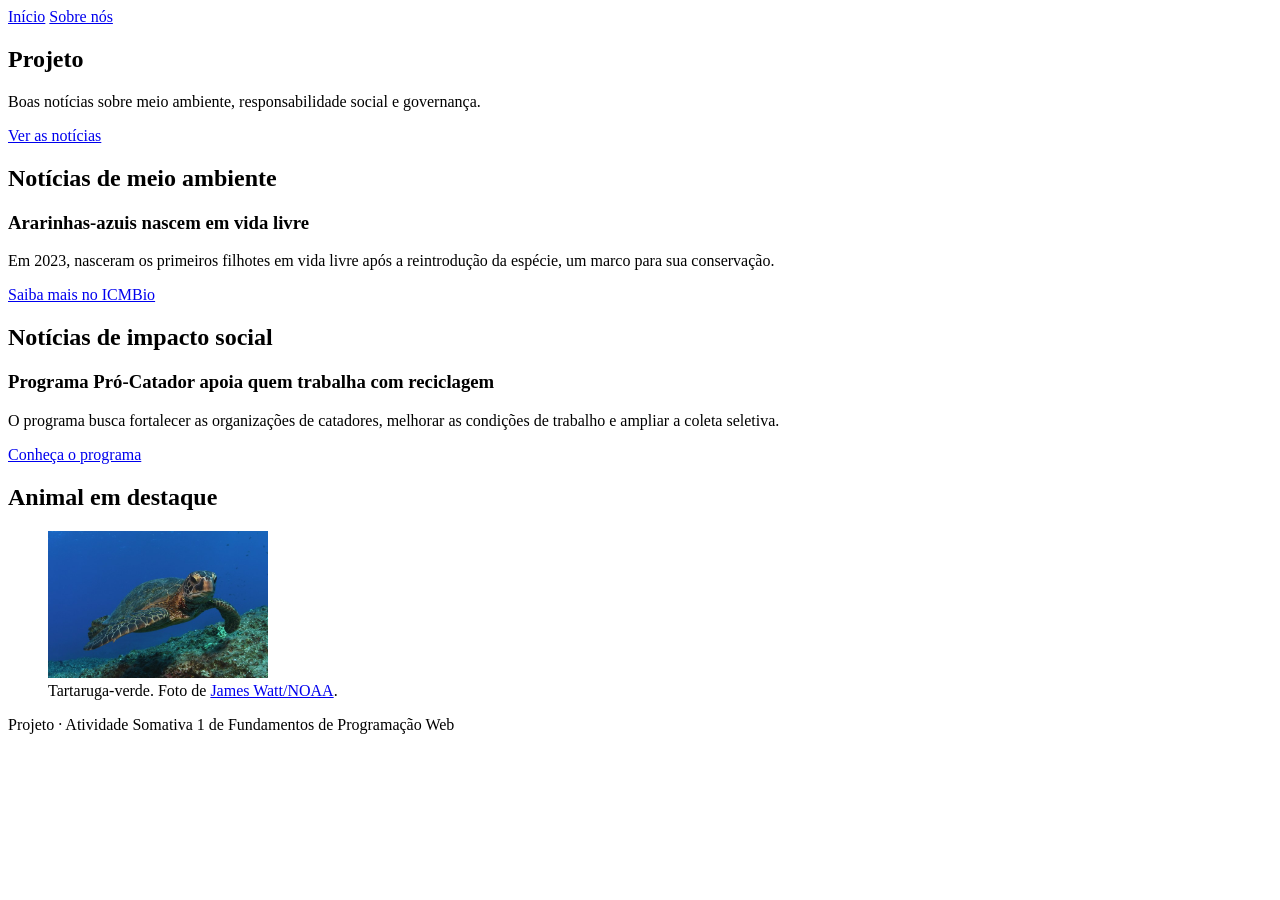
==== index.html @ be10399c "feat: adicionar estrutura inicial do Projeto" ====
<!DOCTYPE html>
<html lang="pt-BR">
<head>
    <meta charset="UTF-8">
    <meta name="viewport" content="width=device-width, initial-scale=1.0">
    <title>Projeto</title>
</head>
<body>
    <header>
        <nav aria-label="Menu principal">
            <a href="index.html" aria-current="page">Início</a>
            <a href="about.html">Sobre nós</a>
        </nav>
    </header>

    <main>
        <section id="hero">
            <h1>Projeto</h1>
            <p>Boas notícias sobre meio ambiente, responsabilidade social e governança.</p>
            <a href="#meio-ambiente">Ver as notícias</a>
        </section>

        <section id="meio-ambiente">
            <h2>Notícias de meio ambiente</h2>
            <article>
                <h3>Ararinhas-azuis nascem em vida livre</h3>
                <p>Em 2023, nasceram os primeiros filhotes em vida livre após a reintrodução da espécie, um marco para sua conservação.</p>
                <a href="https://www.gov.br/icmbio/pt-br/assuntos/biodiversidade/pan/pan/pan-ararinha-azul">Saiba mais no ICMBio</a>
            </article>
        </section>

        <section id="impacto-social">
            <h2>Notícias de impacto social</h2>
            <article>
                <h3>Programa Pró-Catador apoia quem trabalha com reciclagem</h3>
                <p>O programa busca fortalecer as organizações de catadores, melhorar as condições de trabalho e ampliar a coleta seletiva.</p>
                <a href="https://www.gov.br/secretariageral/pt-br/procatador/programa-pro-catador">Conheça o programa</a>
            </article>
        </section>

        <section id="animal">
            <h2>Animal em destaque</h2>
            <figure>
                <img src="img/tartaruga-verde.jpg" alt="Tartaruga-verde nadando acima de um fundo rochoso" width="220">
                <figcaption>Tartaruga-verde. Foto de <a href="https://commons.wikimedia.org/wiki/File:Green_Sea_Turtle_(43781715354).jpg">James Watt/NOAA</a>.</figcaption>
            </figure>
        </section>
    </main>

    <footer>
        <p>Projeto · Atividade Somativa 1 de Fundamentos de Programação Web</p>
    </footer>
</body>
</html>
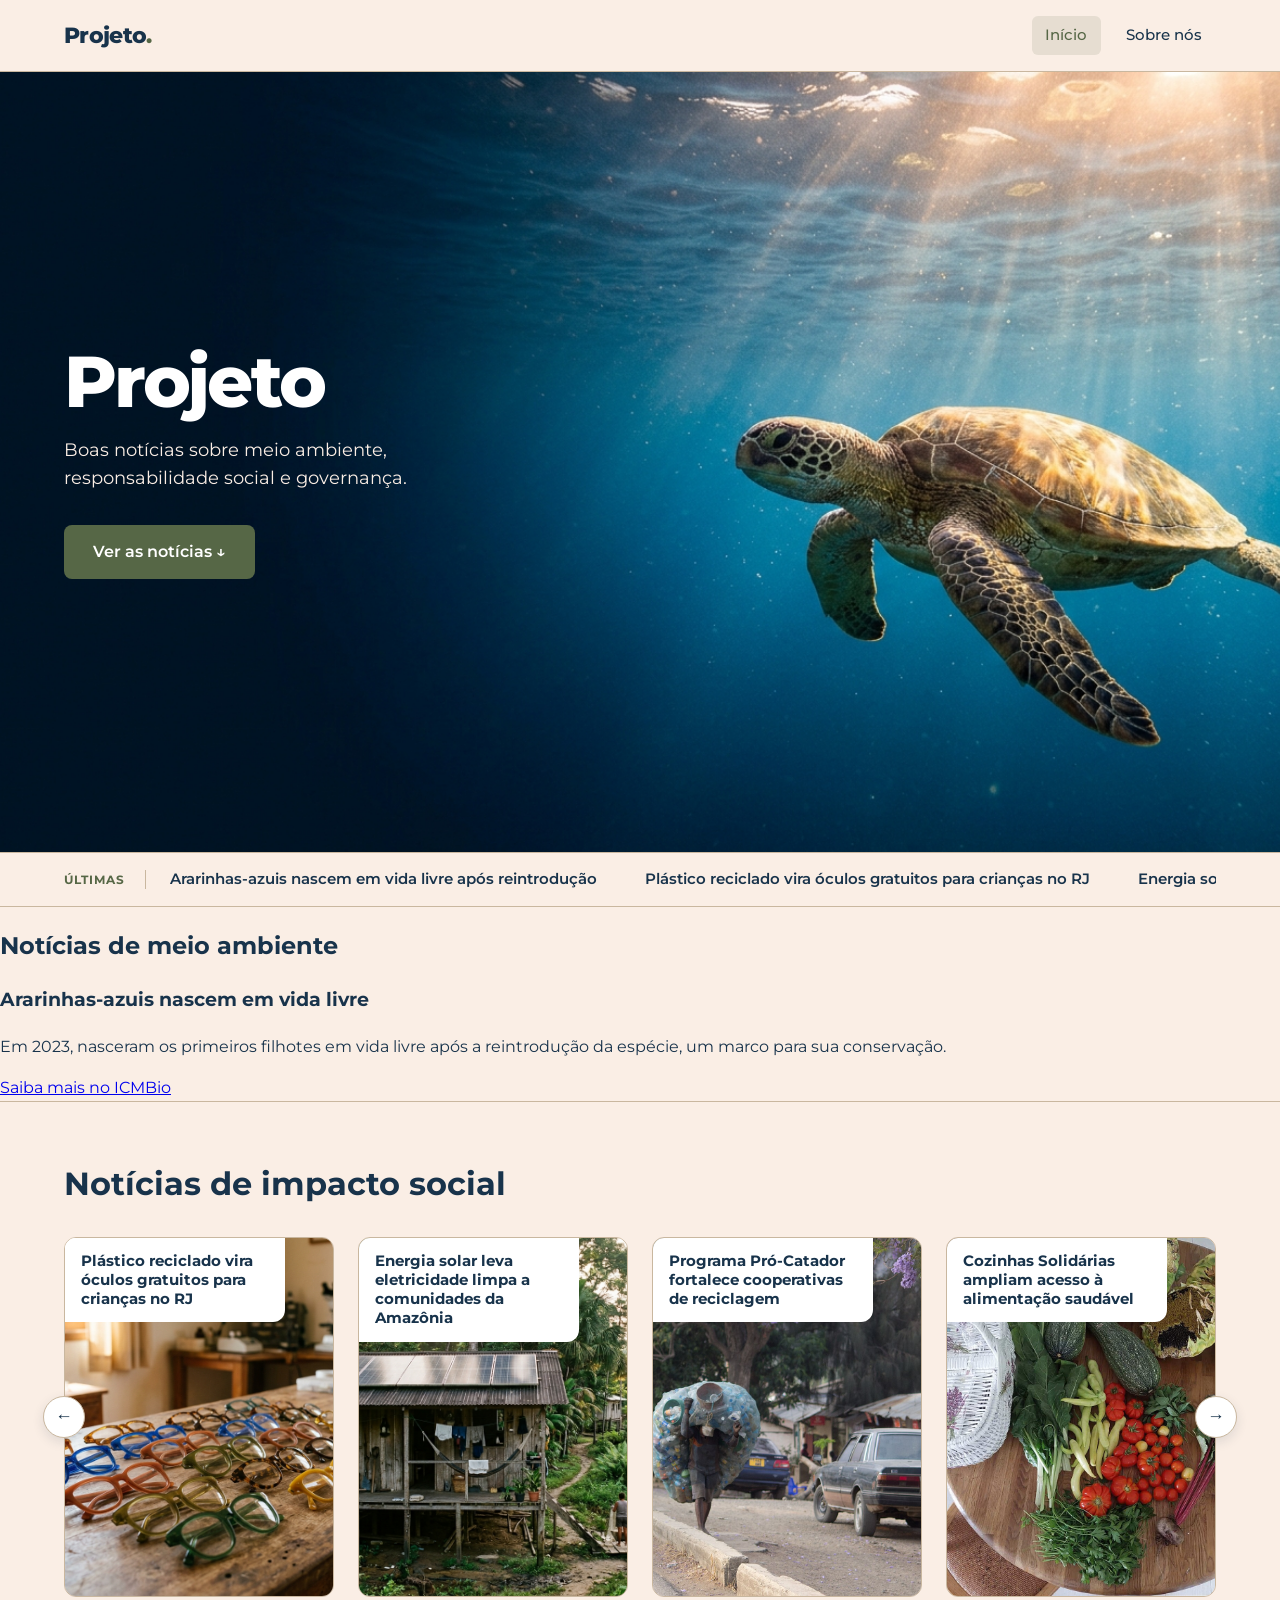
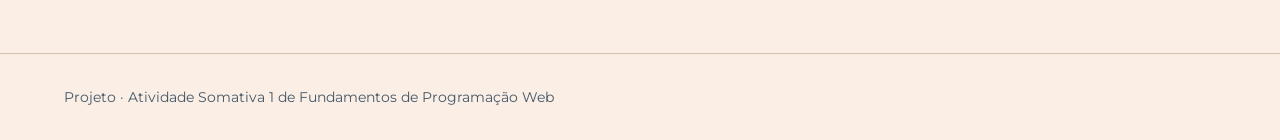
==== commit 8999a3b6: "style: novo estilo para o hero e para impacto social" ====
--- a/index.html
+++ b/index.html
@@ -4,9 +4,11 @@
     <meta charset="UTF-8">
     <meta name="viewport" content="width=device-width, initial-scale=1.0">
     <title>Projeto</title>
+    <link rel="stylesheet" href="css/style.css">
 </head>
 <body>
     <header>
+        <a href="index.html" class="logo">Projeto<span>.</span></a>
         <nav aria-label="Menu principal">
             <a href="index.html" aria-current="page">Início</a>
             <a href="about.html">Sobre nós</a>
@@ -15,9 +17,25 @@
 
     <main>
         <section id="hero">
-            <h1>Projeto</h1>
-            <p>Boas notícias sobre meio ambiente, responsabilidade social e governança.</p>
-            <a href="#meio-ambiente">Ver as notícias</a>
+            <img src="img/hero-tartaruga.jpg" alt="Tartaruga-verde nadando sob raios de sol" class="hero-bg">
+
+            <div class="hero-texto">
+                <h1>Projeto</h1>
+                <p>Boas notícias sobre meio ambiente, responsabilidade social e governança.</p>
+                <a href="#meio-ambiente" class="btn">Ver as notícias ↓</a>
+            </div>
+
+            <div class="ultimas">
+                <span class="ultimas-tag">Últimas</span>
+                <div class="ticker" id="ticker">
+                    <a href="#meio-ambiente">Ararinhas-azuis nascem em vida livre após reintrodução</a>
+                    <a href="#impacto-social">Plástico reciclado vira óculos gratuitos para crianças no RJ</a>
+                    <a href="#impacto-social">Energia solar leva eletricidade limpa a comunidades da Amazônia</a>
+                    <a href="#impacto-social">Programa Pró-Catador fortalece cooperativas de reciclagem</a>
+                    <a href="#impacto-social">Cozinhas Solidárias ampliam acesso à alimentação saudável</a>
+                    <a href="#impacto-social">Programa Cisternas garante água potável para famílias rurais</a>
+                </div>
+            </div>
         </section>
 
         <section id="meio-ambiente">
@@ -31,24 +49,76 @@
 
         <section id="impacto-social">
             <h2>Notícias de impacto social</h2>
-            <article>
-                <h3>Programa Pró-Catador apoia quem trabalha com reciclagem</h3>
-                <p>O programa busca fortalecer as organizações de catadores, melhorar as condições de trabalho e ampliar a coleta seletiva.</p>
-                <a href="https://www.gov.br/secretariageral/pt-br/procatador/programa-pro-catador">Conheça o programa</a>
-            </article>
-        </section>
 
-        <section id="animal">
-            <h2>Animal em destaque</h2>
-            <figure>
-                <img src="img/tartaruga-verde.jpg" alt="Tartaruga-verde nadando acima de um fundo rochoso" width="220">
-                <figcaption>Tartaruga-verde. Foto de <a href="https://commons.wikimedia.org/wiki/File:Green_Sea_Turtle_(43781715354).jpg">James Watt/NOAA</a>.</figcaption>
-            </figure>
+            <div class="carrossel-wrap">
+                <button type="button" id="prev" class="seta seta-esq" aria-label="Anterior">←</button>
+
+                <div class="carrossel" id="carrossel">
+                <article class="card">
+                    <img src="img/social-oculos.jpg" alt="Armações de óculos feitas com plástico reciclado">
+                    <div class="card-info">
+                        <h3>Plástico reciclado vira óculos gratuitos para crianças no RJ</h3>
+                        <div class="card-extra">
+                            <p>O projeto Recicla Visão transforma resíduos plásticos em armações e oferece exames de vista gratuitos para estudantes de 8 a 14 anos.</p>
+                            <a href="https://agenciabrasil.ebc.com.br/radioagencia-nacional/meio-ambiente/audio/2025-10/projeto-recicla-plastico-para-criar-oculos-para-criancas-no-rj" target="_blank" rel="noopener noreferrer">Ler notícia completa →</a>
+                        </div>
+                    </div>
+                </article>
+
+                <article class="card">
+                    <img src="img/social-solar.jpg" alt="Casa ribeirinha com painéis solares na Amazônia">
+                    <div class="card-info">
+                        <h3>Energia solar leva eletricidade limpa a comunidades da Amazônia</h3>
+                        <div class="card-extra">
+                            <p>Sistemas fotovoltaicos do Programa Luz para Todos garantem energia contínua para famílias ribeirinhas, indígenas e quilombolas.</p>
+                            <a href="https://enbpar.gov.br/wp-content/uploads/2025/10/Estudo-sobre-a-utilizacao-de-sistemas-isolados-como-solucao-para-areas-remotas-da-Amazonia-Legal-no-ambito-do-Programa-Luz-para-Todos-1-1.pdf" target="_blank" rel="noopener noreferrer">Ver detalhes da ação →</a>
+                        </div>
+                    </div>
+                </article>
+
+                <article class="card">
+                    <img src="img/social-reciclagem.jpg" alt="Trabalhador separando garrafas plásticas para reciclagem">
+                    <div class="card-info">
+                        <h3>Programa Pró-Catador fortalece cooperativas de reciclagem</h3>
+                        <div class="card-extra">
+                            <p>Iniciativa apoia organizações de catadores, melhora as condições de trabalho e amplia a coleta seletiva em todo o país.</p>
+                            <a href="https://www.gov.br/secretariageral/pt-br/procatador/programa-pro-catador" target="_blank" rel="noopener noreferrer">Conheça o programa →</a>
+                        </div>
+                    </div>
+                </article>
+
+                <article class="card">
+                    <img src="img/social-alimentacao.jpg" alt="Cesta de vegetais e alimentos orgânicos frescos">
+                    <div class="card-info">
+                        <h3>Cozinhas Solidárias ampliam acesso à alimentação saudável</h3>
+                        <div class="card-extra">
+                            <p>Redes comunitárias distribuem refeições gratuitas e fortalecem o apoio alimentar em áreas urbanas vulneráveis.</p>
+                            <a href="https://www.gov.br/mds/pt-br/acoes-e-programas/inclusao-produtiva-rural/cozinha-solidaria" target="_blank" rel="noopener noreferrer">Saiba mais no MDS →</a>
+                        </div>
+                    </div>
+                </article>
+
+                <article class="card">
+                    <img src="img/social-agua.jpg" alt="Sistema de captação de água da chuva em zona rural">
+                    <div class="card-info">
+                        <h3>Programa Cisternas garante água potável para famílias rurais</h3>
+                        <div class="card-extra">
+                            <p>Tecnologias sociais de captação de água da chuva promovem saúde, autonomia hídrica e produção sustentável no campo.</p>
+                            <a href="https://www.gov.br/mds/pt-br/acoes-e-programas/acesso-a-agua-1/programa-cisternas" target="_blank" rel="noopener noreferrer">Ver detalhes da ação →</a>
+                        </div>
+                    </div>
+                </article>
+            </div>
+
+                <button type="button" id="next" class="seta seta-dir" aria-label="Próximo">→</button>
+            </div>
         </section>
     </main>
 
     <footer>
         <p>Projeto · Atividade Somativa 1 de Fundamentos de Programação Web</p>
     </footer>
+
+    <script src="script/script.js" defer></script>
 </body>
 </html>
--- a/css/style.css
+++ b/css/style.css
@@ -0,0 +1,380 @@
+@import url('https://fonts.googleapis.com/css2?family=Montserrat:ital,wght@0,100..900;1,100..900&display=swap');
+
+:root {
+    --cor_fundo: #FAEEE5;
+    --cor_texto: #18334B;
+    --cor_destqaque: #566746;
+    --cor_constrate: #C9B79F;
+    --fonte: "Montserrat", "Century Gothic", sans-serif;
+}
+
+* {
+    box-sizing: border-box;
+}
+
+html {
+    scroll-behavior: smooth;
+}
+
+body {
+    margin: 0;
+    background: var(--cor_fundo);
+    color: var(--cor_texto);
+    font-family: var(--fonte);
+    line-height: 1.6;
+    -webkit-font-smoothing: antialiased;
+}
+
+/* Header */
+header {
+    position: sticky;
+    top: 0;
+    z-index: 10;
+    display: flex;
+    justify-content: space-between;
+    align-items: center;
+    padding: 1rem 5%;
+    background: var(--cor_fundo);
+    border-bottom: 1px solid var(--cor_constrate);
+}
+
+.logo {
+    font-size: 1.35rem;
+    font-weight: 800;
+    letter-spacing: -0.03em;
+    color: var(--cor_texto);
+    text-decoration: none;
+}
+
+.logo span {
+    color: var(--cor_destqaque);
+}
+
+nav {
+    display: flex;
+    gap: 0.75rem;
+}
+
+nav a {
+    color: var(--cor_texto);
+    text-decoration: none;
+    font-size: 0.95rem;
+    font-weight: 500;
+    padding: 0.45rem 0.85rem;
+    border-radius: 6px;
+    user-select: none;
+}
+
+nav a[aria-current="page"],
+nav a:hover {
+    color: var(--cor_destqaque);
+    background: rgba(86, 103, 70, 0.12);
+}
+
+/* Hero */
+#hero {
+    position: relative;
+    min-height: calc(100vh - 65px);
+    display: flex;
+    flex-direction: column;
+    justify-content: space-between;
+    overflow: hidden;
+    border-bottom: 1px solid var(--cor_constrate);
+}
+
+.hero-bg {
+    position: absolute;
+    inset: 0;
+    width: 100%;
+    height: 100%;
+    object-fit: cover;
+    z-index: 0;
+    animation: oceanDrift 18s ease-in-out infinite alternate;
+}
+
+.hero-texto {
+    position: relative;
+    z-index: 1;
+    margin: auto 0;
+    padding: 3.5rem 5%;
+    max-width: 560px;
+}
+
+.hero-texto h1 {
+    font-size: clamp(2.8rem, 6vw, 4.5rem);
+    font-weight: 800;
+    letter-spacing: -0.04em;
+    line-height: 1.05;
+    color: #FFFFFF;
+    margin: 0 0 1rem;
+}
+
+.hero-texto p {
+    font-size: clamp(1.05rem, 1.4vw, 1.25rem);
+    color: var(--cor_fundo);
+    margin: 0 0 2rem;
+}
+
+.btn {
+    display: inline-block;
+    background: var(--cor_destqaque);
+    color: #FFFFFF;
+    font-weight: 600;
+    text-decoration: none;
+    padding: 0.9rem 1.8rem;
+    border-radius: 8px;
+    user-select: none;
+    transition: transform 0.15s ease, filter 0.2s ease;
+}
+
+.btn:hover {
+    filter: brightness(1.1);
+}
+
+.btn:active {
+    transform: scale(0.98);
+}
+
+/* Carrossel "Últimas" */
+.ultimas {
+    position: relative;
+    z-index: 1;
+    display: flex;
+    align-items: center;
+    gap: 1.5rem;
+    padding: 0.9rem 5%;
+    background: var(--cor_fundo);
+    border-top: 1px solid var(--cor_constrate);
+}
+
+.ultimas-tag {
+    font-size: 0.75rem;
+    font-weight: 700;
+    text-transform: uppercase;
+    letter-spacing: 0.08em;
+    color: var(--cor_destqaque);
+    padding-right: 1.25rem;
+    border-right: 1px solid var(--cor_constrate);
+}
+
+.ticker {
+    flex: 1;
+    display: flex;
+    gap: 3rem;
+    overflow: hidden;
+    white-space: nowrap;
+}
+
+.ticker a {
+    flex-shrink: 0;
+    color: var(--cor_texto);
+    font-size: 0.95rem;
+    font-weight: 600;
+    text-decoration: none;
+}
+
+.ticker a:hover {
+    color: var(--cor_destqaque);
+    text-decoration: underline;
+}
+
+/* Carrossel de Impacto Social */
+#impacto-social {
+    padding: 3.5rem 5%;
+    border-top: 1px solid var(--cor_constrate);
+}
+
+#impacto-social h2 {
+    font-size: clamp(1.5rem, 2.5vw, 2.1rem);
+    margin: 0 0 1.75rem;
+}
+
+.carrossel-wrap {
+    position: relative;
+}
+
+.seta {
+    position: absolute;
+    top: 50%;
+    transform: translateY(-50%);
+    z-index: 5;
+    width: 42px;
+    height: 42px;
+    border-radius: 50%;
+    border: 1px solid var(--cor_constrate);
+    background: #FFFFFF;
+    color: var(--cor_texto);
+    font-size: 1.1rem;
+    cursor: pointer;
+    box-shadow: 0 4px 12px rgba(24, 51, 75, 0.12);
+    transition: background 0.15s ease, color 0.15s ease;
+}
+
+.seta:hover {
+    background: var(--cor_destqaque);
+    border-color: var(--cor_destqaque);
+    color: #FFFFFF;
+}
+
+.seta-esq {
+    left: -21px;
+}
+
+.seta-dir {
+    right: -21px;
+}
+
+.carrossel {
+    display: flex;
+    gap: 1.5rem;
+    overflow-x: auto;
+    scrollbar-width: none;
+}
+
+.carrossel::-webkit-scrollbar {
+    display: none;
+}
+
+.card {
+    position: relative;
+    flex: 0 0 calc((100% - 4.5rem) / 4);
+    height: 360px;
+    border-radius: 12px;
+    overflow: hidden;
+    border: 1px solid var(--cor_constrate);
+    scroll-snap-align: start;
+}
+
+.card img {
+    width: 100%;
+    height: 100%;
+    object-fit: cover;
+    display: block;
+    transition: transform 0.4s ease;
+}
+
+.card-info {
+    position: absolute;
+    top: 0;
+    left: 0;
+    width: 82%;
+    z-index: 2;
+    padding: 0.85rem 1rem;
+    background: #FFFFFF;
+    border-bottom-right-radius: 12px;
+    transition: width 0.3s ease, padding 0.3s ease, border-radius 0.3s ease;
+}
+
+.card-info h3 {
+    font-size: 0.92rem;
+    line-height: 1.3;
+    margin: 0;
+}
+
+.card-extra {
+    max-height: 0;
+    opacity: 0;
+    overflow: hidden;
+    transition: max-height 0.35s ease, opacity 0.25s ease, margin-top 0.3s ease;
+}
+
+.card-extra p {
+    font-size: 0.85rem;
+    margin: 0 0 0.9rem;
+    opacity: 0.85;
+}
+
+.card-extra a {
+    display: inline-block;
+    background: var(--cor_destqaque);
+    color: #FFFFFF;
+    font-size: 0.86rem;
+    font-weight: 600;
+    text-decoration: none;
+    padding: 0.5rem 1rem;
+    border-radius: 6px;
+}
+
+.card:hover img {
+    transform: scale(1.04);
+}
+
+.card:hover .card-info {
+    width: 100%;
+    padding: 1.15rem;
+    border-bottom-right-radius: 0;
+    border-bottom: 1px solid var(--cor_constrate);
+}
+
+.card:hover .card-extra {
+    max-height: 220px;
+    opacity: 1;
+    margin-top: 0.65rem;
+}
+
+footer {
+    padding: 2rem 5%;
+    border-top: 1px solid var(--cor_constrate);
+    font-size: 0.88rem;
+    opacity: 0.8;
+}
+
+footer p {
+    margin: 0;
+}
+
+@keyframes oceanDrift {
+    from { transform: scale(1); }
+    to { transform: scale(1.05); }
+}
+
+@media (max-width: 1024px) {
+    .card {
+        flex: 0 0 calc((100% - 1.5rem) / 2);
+    }
+}
+
+@media (max-width: 768px) {
+    .hero-bg {
+        object-position: 70% center;
+    }
+
+    .ultimas {
+        flex-direction: column;
+        align-items: flex-start;
+        gap: 0.5rem;
+    }
+
+    .ultimas-tag {
+        border-right: none;
+        padding-right: 0;
+    }
+
+    .card {
+        flex: 0 0 88%;
+        height: 320px;
+    }
+
+    .seta-esq {
+        left: 0.5rem;
+    }
+
+    .seta-dir {
+        right: 0.5rem;
+    }
+}
+
+@media (hover: none) {
+    .card-info {
+        width: 100%;
+        padding: 1.15rem;
+        border-bottom-right-radius: 0;
+        border-bottom: 1px solid var(--cor_constrate);
+    }
+
+    .card-extra {
+        max-height: 220px;
+        opacity: 1;
+        margin-top: 0.65rem;
+    }
+}
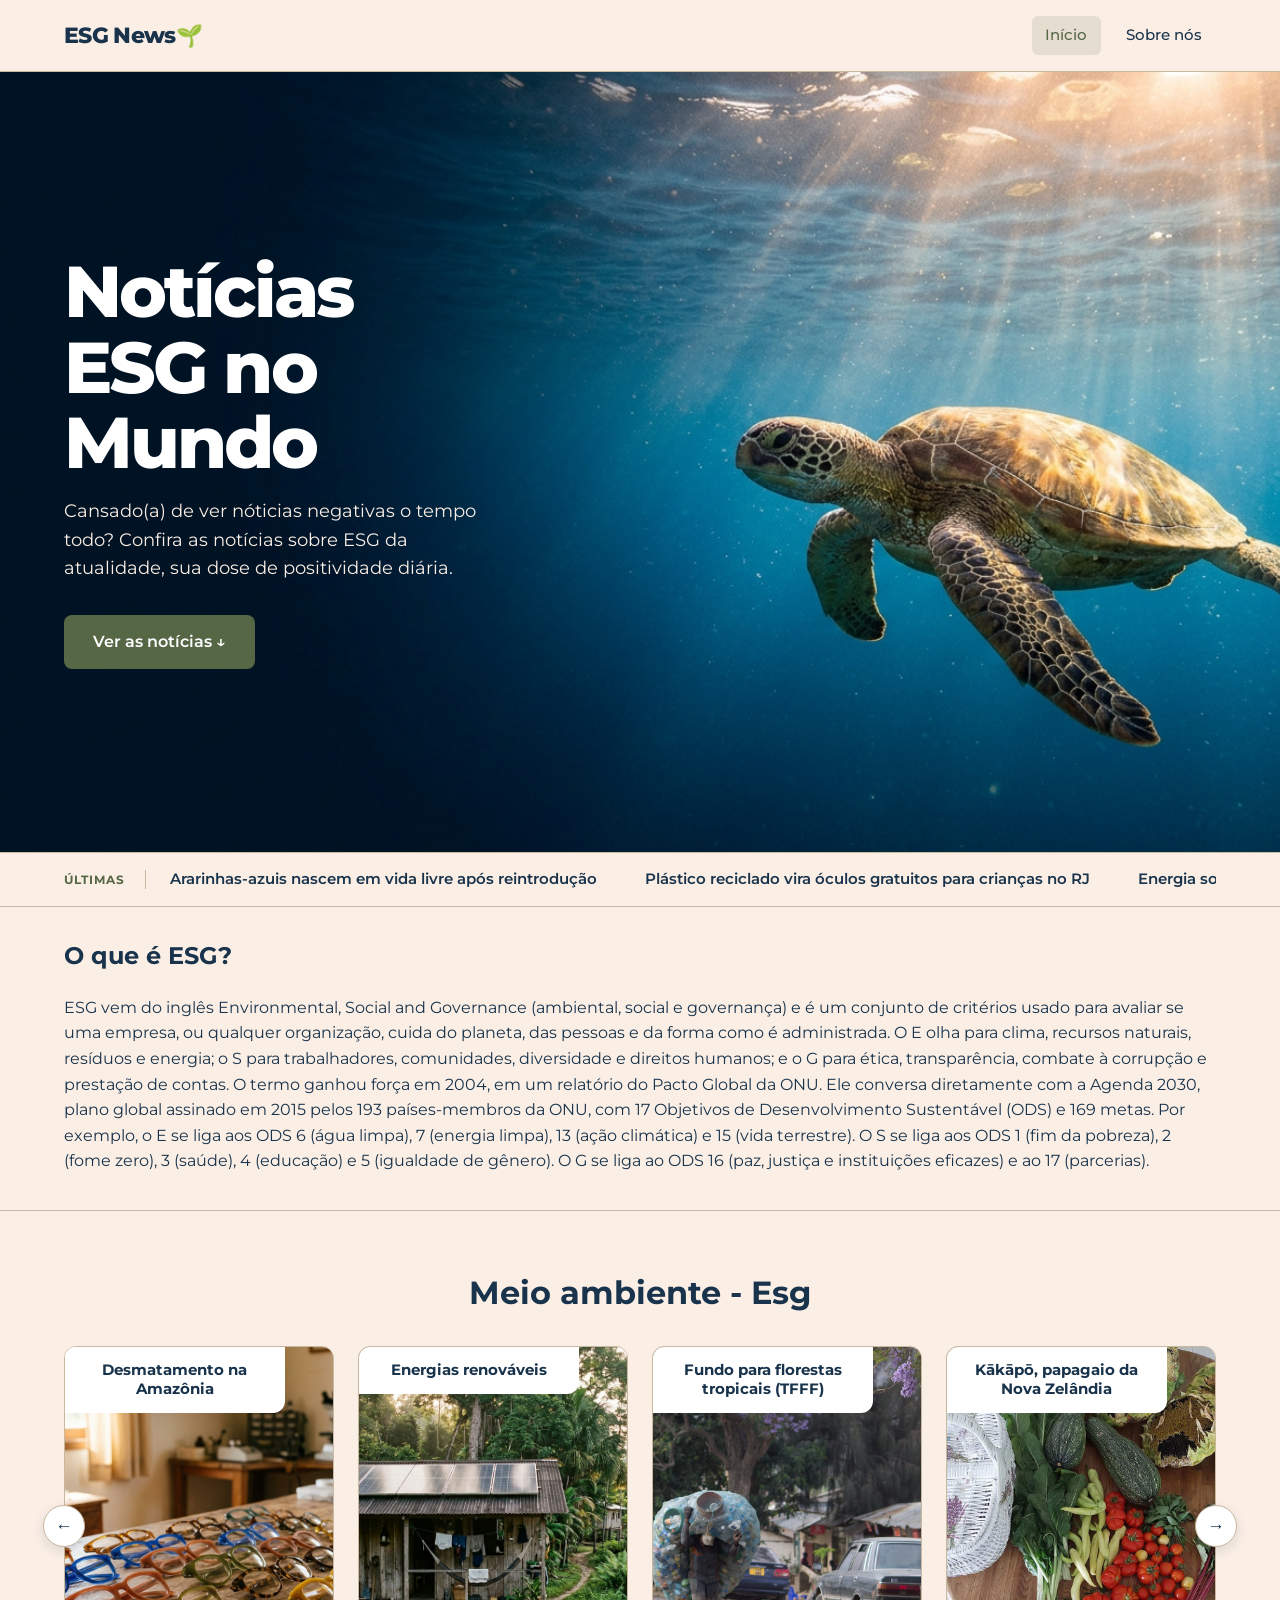
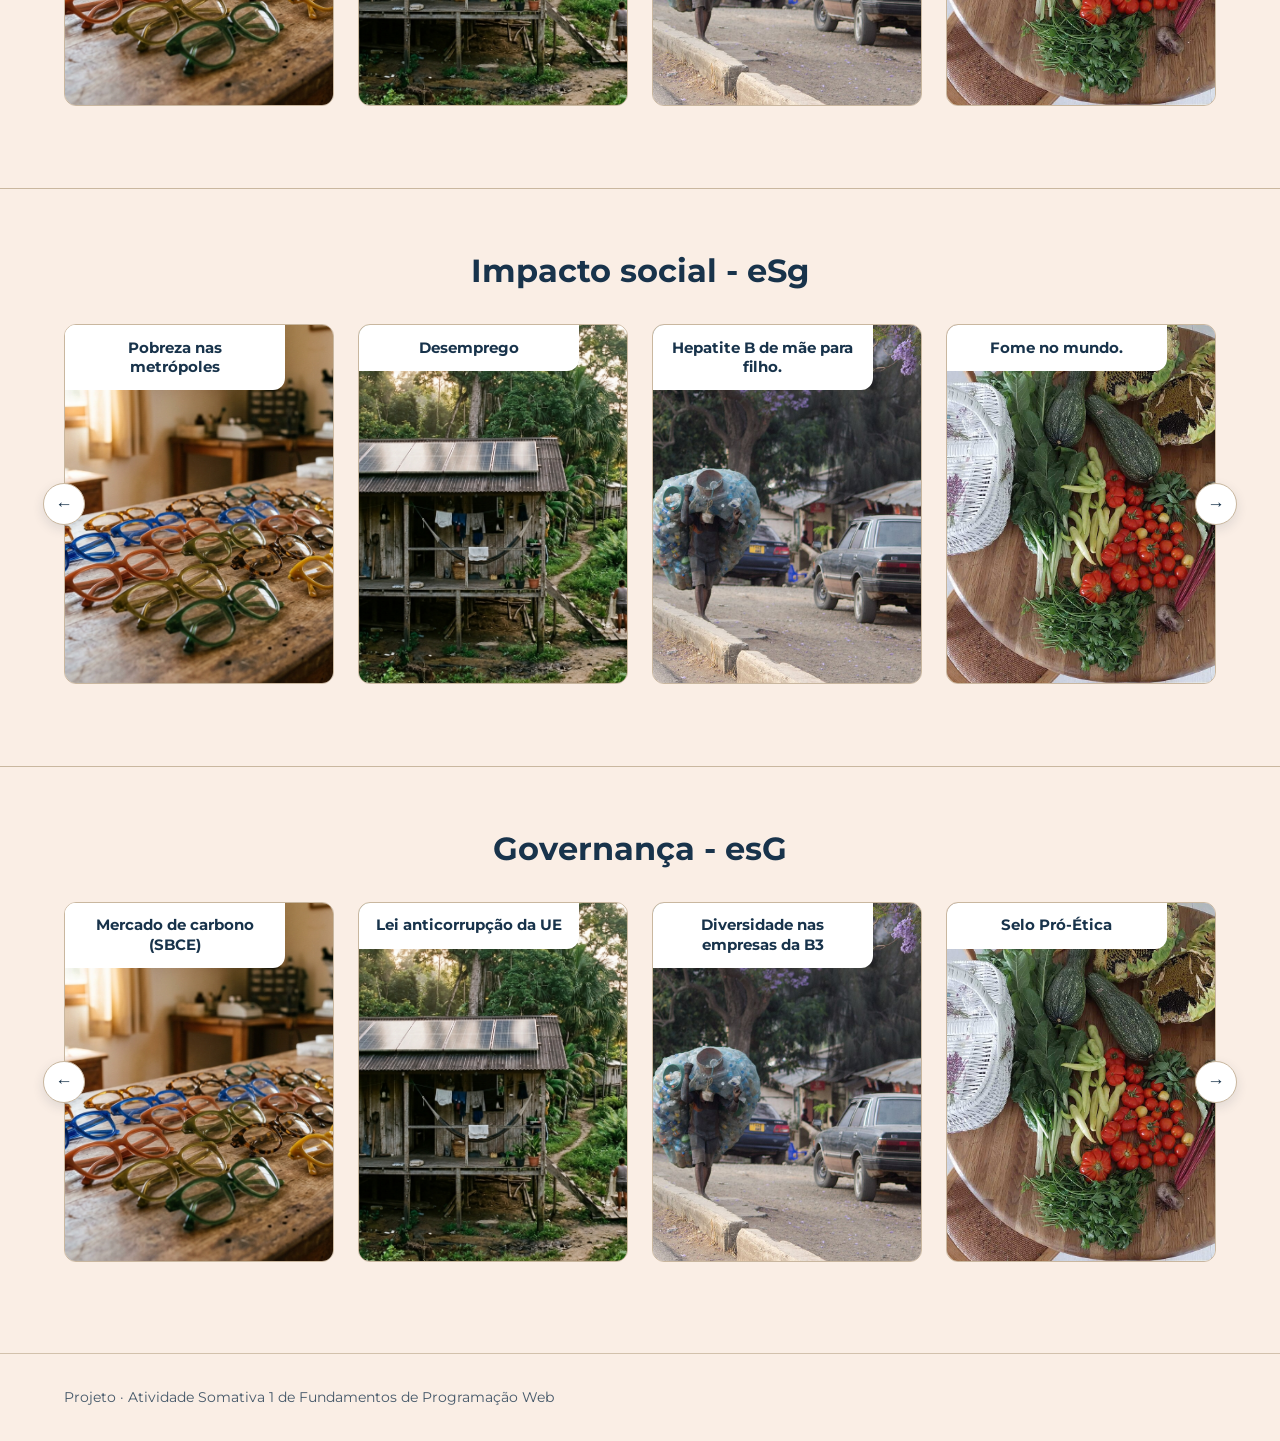
==== commit c18e1e63: "Adicionei mais dois carossel, adicionei as noticias reais com descrições e o link. Alterei e adcione" ====
--- a/index.html
+++ b/index.html
@@ -8,7 +8,7 @@
 </head>
 <body>
     <header>
-        <a href="index.html" class="logo">Projeto<span>.</span></a>
+        <a href="index.html" class="logo">ESG News<span>🌱</span></a>
         <nav aria-label="Menu principal">
             <a href="index.html" aria-current="page">Início</a>
             <a href="about.html">Sobre nós</a>
@@ -20,8 +20,8 @@
             <img src="img/hero-tartaruga.jpg" alt="Tartaruga-verde nadando sob raios de sol" class="hero-bg">
 
             <div class="hero-texto">
-                <h1>Projeto</h1>
-                <p>Boas notícias sobre meio ambiente, responsabilidade social e governança.</p>
+                <h1>Notícias ESG no Mundo</h1>
+                <p>Cansado(a) de ver nóticias negativas o tempo todo? Confira as notícias sobre ESG da atualidade, sua dose de positividade diária.</p>
                 <a href="#meio-ambiente" class="btn">Ver as notícias ↓</a>
             </div>
 
@@ -36,83 +36,231 @@
                     <a href="#impacto-social">Programa Cisternas garante água potável para famílias rurais</a>
                 </div>
             </div>
-        </section>
-
+
+        </section>
+
+        <div class="esg_oqe">
+                <h2>O que é ESG?</h2>
+                <p>ESG vem do inglês Environmental, Social and Governance (ambiental, social e governança) e é um conjunto de critérios usado para avaliar se uma empresa, ou qualquer organização, cuida do
+                planeta, das pessoas e da forma como é administrada. 
+                O E olha para clima, recursos naturais, resíduos e energia; o S para trabalhadores, comunidades, diversidade e direitos humanos; e o G
+                para ética, transparência, combate à corrupção e prestação de contas. 
+                O termo ganhou força em 2004, em um relatório do Pacto Global da ONU. Ele conversa diretamente com a Agenda 2030,
+                plano global assinado em 2015 pelos 193 países-membros da ONU, com 17 Objetivos de Desenvolvimento Sustentável (ODS) e 169 metas. Por exemplo, o E se liga aos ODS 6 (água
+                limpa), 7 (energia limpa), 13 (ação climática) e 15 (vida terrestre). O S se liga aos ODS 1 (fim da pobreza), 2 (fome zero), 3 (saúde), 4 (educação) e 5 (igualdade de gênero). O G se liga ao ODS 16 (paz, justiça e instituições eficazes) e ao 17 (parcerias).</p>
+            </div>
+
+    <div class="caixa_carossel">
         <section id="meio-ambiente">
-            <h2>Notícias de meio ambiente</h2>
-            <article>
-                <h3>Ararinhas-azuis nascem em vida livre</h3>
-                <p>Em 2023, nasceram os primeiros filhotes em vida livre após a reintrodução da espécie, um marco para sua conservação.</p>
-                <a href="https://www.gov.br/icmbio/pt-br/assuntos/biodiversidade/pan/pan/pan-ararinha-azul">Saiba mais no ICMBio</a>
-            </article>
+            <h2>Meio ambiente - Esg</h2>
+            <!--carossel meio ambiente-->
+            <div class="carrossel-wrap">
+                <button type="button" id="prevM" class="seta seta-esq" aria-label="Anterior">←</button>
+
+                <div class="carrossel" id="carrossel-meio-ambiente">
+                <article class="card">
+                    <img src="img/social-oculos.jpg" alt="Desmatamento na Amazônia">
+                    <div class="card-info">
+                        <h3>Desmatamento na Amazônia</h3>
+                        <div class="card-extra">
+                            <p>A Amazônia registrou em 2026 a menor taxa de desmatamento da série histórica do Inpe, com 3.335 km², queda de 41% em relação a 2025. O Cerrado também chegou ao menor nível da série.</p>
+                            <a href="https://oeco.org.br/externo/amazonia-tem-a-menor-taxa-de-desmatamento-ja-registrada-pelo-inpe/" target="_blank" rel="noopener noreferrer">Ler notícia completa →</a>
+                        </div>
+                    </div>
+                </article>
+
+                <article class="card">
+                    <img src="img/social-solar.jpg" alt="Energias renováveis.">
+                    <div class="card-info">
+                        <h3>Energias renováveis</h3>
+                        <div class="card-extra">
+                            <p>Em 2025 a capacidade instalada de renováveis cresceu 15,5%, um recorde, e solar e eólica responderam por 96,8% das novas adições.</p>
+                            <a href="https://cenarioenergia.com.br/2026/04/07/energia-renovavel-avanca-692-gw-em-2025-e-reforca-seguranca-energetica-global-em-meio-a-tensoes-geopoliticas/" target="_blank" rel="noopener noreferrer">Ver detalhes da ação →</a>
+                        </div>
+                    </div>
+                </article>
+
+                <article class="card">
+                    <img src="img/social-reciclagem.jpg" alt="Trabalhador separando garrafas plásticas para reciclagem">
+                    <div class="card-info">
+                        <h3>Fundo para florestas tropicais (TFFF)</h3>
+                        <div class="card-extra">
+                            <p>Com os US$ 500 milhões dos Países Baixos, o fundo já soma US$ 7,8 bilhões em compromissos e vai pagar anualmente países que preservam suas florestas. A meta é US$ 10 bilhões para começar a operar.</p>
+                            <a href="https://agenciagov.ebc.com.br/noticias/202610/paises-baixos-anunciam-us-500-milhoes-para-o-fundo-florestas-tropicais-para-sempre" target="_blank" rel="noopener noreferrer">Conheça o programa →</a>
+                        </div>
+                    </div>
+                </article>
+
+                <article class="card">
+                    <img src="img/social-alimentacao.jpg" alt="Kākāpō, papagaio da Nova Zelândia">
+                    <div class="card-info">
+                        <h3>Kākāpō, papagaio da Nova Zelândia</h3>
+                        <div class="card-extra">
+                            <p>A população oficial chegou a 325 aves, o maior número da era de recuperação, mas a espécie segue criticamente ameaçada.</p>
+                            <a href="https://conexaoplaneta.com.br/blog/populacao-de-kakapos-na-nova-zelandia-chega-a-325-aves-maior-numero-em-75-anos/" target="_blank" rel="noopener noreferrer">Saiba mais no MDS →</a>
+                        </div>
+                    </div>
+                </article>
+
+                <article class="card">
+                    <img src="img/social-agua.jpg" alt="Mata Atlântica em São Paulo">
+                    <div class="card-info">
+                        <h3>Mata Atlântica em São Paulo</h3>
+                        <div class="card-extra">
+                            <p>O desmatamento caiu 29%, de 49 para 35 hectares, segundo o Atlas da Mata Atlântica 2024-2025.</p>
+                            <a href="https://semil.sp.gov.br/?p=143910" target="_blank" rel="noopener noreferrer">Ver detalhes da ação →</a>
+                        </div>
+                    </div>
+                </article>
+            </div>
+
+                <button type="button" id="nextM" class="seta seta-dir" aria-label="Próximo">→</button>
+            </div>
+            <br>
+            <!-- fim carossel meio ambiente-->
         </section>
 
         <section id="impacto-social">
-            <h2>Notícias de impacto social</h2>
+            <h2>Impacto social - eSg</h2>
 
             <div class="carrossel-wrap">
-                <button type="button" id="prev" class="seta seta-esq" aria-label="Anterior">←</button>
-
-                <div class="carrossel" id="carrossel">
-                <article class="card">
-                    <img src="img/social-oculos.jpg" alt="Armações de óculos feitas com plástico reciclado">
-                    <div class="card-info">
-                        <h3>Plástico reciclado vira óculos gratuitos para crianças no RJ</h3>
-                        <div class="card-extra">
-                            <p>O projeto Recicla Visão transforma resíduos plásticos em armações e oferece exames de vista gratuitos para estudantes de 8 a 14 anos.</p>
-                            <a href="https://agenciabrasil.ebc.com.br/radioagencia-nacional/meio-ambiente/audio/2025-10/projeto-recicla-plastico-para-criar-oculos-para-criancas-no-rj" target="_blank" rel="noopener noreferrer">Ler notícia completa →</a>
-                        </div>
-                    </div>
-                </article>
-
-                <article class="card">
-                    <img src="img/social-solar.jpg" alt="Casa ribeirinha com painéis solares na Amazônia">
-                    <div class="card-info">
-                        <h3>Energia solar leva eletricidade limpa a comunidades da Amazônia</h3>
-                        <div class="card-extra">
-                            <p>Sistemas fotovoltaicos do Programa Luz para Todos garantem energia contínua para famílias ribeirinhas, indígenas e quilombolas.</p>
-                            <a href="https://enbpar.gov.br/wp-content/uploads/2025/10/Estudo-sobre-a-utilizacao-de-sistemas-isolados-como-solucao-para-areas-remotas-da-Amazonia-Legal-no-ambito-do-Programa-Luz-para-Todos-1-1.pdf" target="_blank" rel="noopener noreferrer">Ver detalhes da ação →</a>
-                        </div>
-                    </div>
-                </article>
-
-                <article class="card">
-                    <img src="img/social-reciclagem.jpg" alt="Trabalhador separando garrafas plásticas para reciclagem">
-                    <div class="card-info">
-                        <h3>Programa Pró-Catador fortalece cooperativas de reciclagem</h3>
-                        <div class="card-extra">
-                            <p>Iniciativa apoia organizações de catadores, melhora as condições de trabalho e amplia a coleta seletiva em todo o país.</p>
-                            <a href="https://www.gov.br/secretariageral/pt-br/procatador/programa-pro-catador" target="_blank" rel="noopener noreferrer">Conheça o programa →</a>
-                        </div>
-                    </div>
-                </article>
-
-                <article class="card">
-                    <img src="img/social-alimentacao.jpg" alt="Cesta de vegetais e alimentos orgânicos frescos">
-                    <div class="card-info">
-                        <h3>Cozinhas Solidárias ampliam acesso à alimentação saudável</h3>
-                        <div class="card-extra">
-                            <p>Redes comunitárias distribuem refeições gratuitas e fortalecem o apoio alimentar em áreas urbanas vulneráveis.</p>
+                <button type="button" id="prevS" class="seta seta-esq" aria-label="Anterior">←</button>
+
+                <div class="carrossel" id="carrosselSocial">
+                <article class="card">
+                    <img src="img/social-oculos.jpg" alt="Pobreza nas metrópoles">
+                    <div class="card-info">
+                        <h3>Pobreza nas metrópoles</h3>
+                        <div class="card-extra">
+                            <p>A taxa de pobreza foi de 18,4% em 2025, a menor da série, e mais de 10 milhões de pessoas saíram da pobreza desde 2021. Mesmo assim, o nível ainda é alto.</p>
+                            <a href="https://www.diariodepernambuco.com.br/amp/economia/2026/06/11716405-salarios-diminuem-pobreza-em-22-regioes-metropolitanas-aponta-estudo.html" target="_blank" rel="noopener noreferrer">Ler notícia completa →</a>
+                        </div>
+                    </div>
+                </article>
+
+                <article class="card">
+                    <img src="img/social-solar.jpg" alt="Desemprego">
+                    <div class="card-info">
+                        <h3>Desemprego</h3>
+                        <div class="card-extra">
+                            <p>A taxa caiu para 5,2% no 3º trimestre de 2026, a menor para esse período desde 2012.</p>
+                            <a href="https://mercadoeconsumo.com.br/30/10/2026/economia/desemprego-de-52-no-3-trimestre-e-o-menor-para-o-periodo-desde-2012/?noamp=mobile" target="_blank" rel="noopener noreferrer">Ver detalhes da ação →</a>
+                        </div>
+                    </div>
+                </article>
+
+                <article class="card">
+                    <img src="img/social-reciclagem.jpg" alt="Hepatite B de mãe para filho.">
+                    <div class="card-info">
+                        <h3>Hepatite B de mãe para filho.</h3>
+                        <div class="card-extra">
+                            <p>O Brasil atingiu as metas de eliminação e pediu à OPAS/OMS a certificação, que ainda não foi concedida.</p>
+                            <a href="https://agenciagov.ebc.com.br/noticias/202607/brasil-atinge-metas-para-eliminar-transmissao-da-hepatite-b-de-mae-para-filho-e-solicita-certificacao-a-opas-oms" target="_blank" rel="noopener noreferrer">Conheça o programa →</a>
+                        </div>
+                    </div>
+                </article>
+
+                <article class="card">
+                    <img src="img/social-alimentacao.jpg" alt="Fome no mundo.">
+                    <div class="card-info">
+                        <h3>Fome no mundo.</h3>
+                        <div class="card-extra">
+                            <p>A fome atingiu 7,8% da população mundial em 2025, abaixo dos 8,1% de 2024. O Brasil continua fora do Mapa da Fome.</p>
                             <a href="https://www.gov.br/mds/pt-br/acoes-e-programas/inclusao-produtiva-rural/cozinha-solidaria" target="_blank" rel="noopener noreferrer">Saiba mais no MDS →</a>
                         </div>
                     </div>
                 </article>
 
                 <article class="card">
-                    <img src="img/social-agua.jpg" alt="Sistema de captação de água da chuva em zona rural">
-                    <div class="card-info">
-                        <h3>Programa Cisternas garante água potável para famílias rurais</h3>
-                        <div class="card-extra">
-                            <p>Tecnologias sociais de captação de água da chuva promovem saúde, autonomia hídrica e produção sustentável no campo.</p>
-                            <a href="https://www.gov.br/mds/pt-br/acoes-e-programas/acesso-a-agua-1/programa-cisternas" target="_blank" rel="noopener noreferrer">Ver detalhes da ação →</a>
-                        </div>
-                    </div>
-                </article>
-            </div>
-
-                <button type="button" id="next" class="seta seta-dir" aria-label="Próximo">→</button>
-            </div>
-        </section>
+                    <img src="img/social-agua.jpg" alt="Alfabetização">
+                    <div class="card-info">
+                        <h3>Alfabetização</h3>
+                        <div class="card-extra">
+                            <p>O índice de crianças alfabetizadas saltou de 36% em 2021 para 66% em 2025. A nova meta nacional é 80%.</p>
+                            <a href="https://www.correiobraziliense.com.br/euestudante/educacao-basica/2026/06/7449178-censo-escolar-2025-dados-revelam-melhora-no-ensino-medio-e-na-alfabetizacao.html" target="_blank" rel="noopener noreferrer">Ver detalhes da ação →</a>
+                        </div>
+                    </div>
+                </article>
+            </div>
+
+                <button type="button" id="nextS" class="seta seta-dir" aria-label="Próximo">→</button>
+            </div>
+        </section>
+        <br>
+         <section id="governanca">
+            <h2>Governança - esG</h2>
+            <!--carossel governança-->
+            <div class="carrossel-wrap">
+                <button type="button" id="prevG" class="seta seta-esq" aria-label="Anterior">←</button>
+
+                <div class="carrossel" id="carrossel-governanca">
+                <article class="card">
+                    <img src="img/social-oculos.jpg" alt="Mercado de carbono (SBCE)">
+                    <div class="card-info">
+                        <h3>Mercado de carbono (SBCE)</h3>
+                        <div class="card-extra">
+                            <p>O governo definiu quais setores vão cumprir, de forma gradual, as regras de medição e relato de emissões. A regulamentação deve terminar em dezembro de 2026.</p>
+                            <a href="https://newblogs.correiobraziliense.com.br/ecobraziliense/mercado-de-carbono-ganha-cronograma-para-entrada-de-setores/" target="_blank" rel="noopener noreferrer">Ler notícia completa →</a>
+                        </div>
+                    </div>
+                </article>
+
+                <article class="card">
+                    <img src="img/social-solar.jpg" alt="Lei anticorrupção da UE">
+                    <div class="card-info">
+                        <h3>Lei anticorrupção da UE</h3>
+                        <div class="card-extra">
+                            <p>O Parlamento Europeu aprovou a primeira diretiva anticorrupção do bloco, com 581 votos a favor. As multas para empresas podem chegar a pelo menos 5% do faturamento mundial.</p>
+                            <a href="https://www.regulationtomorrow.com/2026/05/the-new-eu-anti-corruptive-directive-what-uk-and-global-companies-need-to-know/" target="_blank" rel="noopener noreferrer">Ver detalhes da ação →</a>
+                        </div>
+                    </div>
+                </article>
+
+                <article class="card">
+                    <img src="img/social-reciclagem.jpg" alt="Diversidade nas empresas da B3">
+                    <div class="card-info">
+                        <h3>Diversidade nas empresas da B3</h3>
+                        <div class="card-extra">
+                            <p>Sete em cada dez empresas têm ao menos uma mulher no conselho, contra 55% em 2021.</p>
+                            <a href="https://viva.com.br/dinheiro/diversidade-ganha-mais-espaco-dentro-de-empresas-listadas-na-b3-em-2026.html" target="_blank" rel="noopener noreferrer">Conheça o programa →</a>
+                        </div>
+                    </div>
+                </article>
+
+                <article class="card">
+                    <img src="img/social-alimentacao.jpg" alt="Selo Pró-Ética">
+                    <div class="card-info">
+                        <h3>Selo Pró-Ética</h3>
+                        <div class="card-extra">
+                            <p>A CGU reconheceu 128 empresas, um recorde, que ganham benefícios em contratações públicas federais.</p>
+                            <a href="https://cnabrasil.org.br/noticias/sistema-cna-senar-participa-da-entrega-do-premio-empresa-pro-etica" target="_blank" rel="noopener noreferrer">Saiba mais no MDS →</a>
+                        </div>
+                    </div>
+                </article>
+
+                <article class="card">
+                    <img src="img/social-agua.jpg" alt="Relatórios de sustentabilidade (ISSB)">
+                    <div class="card-info">
+                        <h3>Relatórios de sustentabilidade (ISSB)</h3>
+                        <div class="card-extra">
+                            <p>Até julho, 35 jurisdições adotaram os padrões internacionais, e outras 11 planejam adotar. No Brasil, a CVM tornou o relatório opcional em maio.</p>
+                            <a href="https://exame.com/carreira/cvm-recua-no-esg-enquanto-35-mercados-avancam-o-que-isso-significa-para-as-empresas-brasileiras/ " target="_blank" rel="noopener noreferrer">Ver detalhes da ação →</a>
+                        </div>
+                    </div>
+                </article>
+            </div>
+
+                <button type="button" id="nextG" class="seta seta-dir" aria-label="Próximo">→</button>
+            </div>
+            <br>
+            <!-- fim carossel governança-->
+        </section>
+
+        <section>
+            <!--Seção de envio de noticia ao email-->
+        </section>
+
+    </div>
     </main>
 
     <footer>
@@ -121,4 +269,4 @@
 
     <script src="script/script.js" defer></script>
 </body>
-</html>
+</html>
--- a/css/style.css
+++ b/css/style.css
@@ -179,12 +179,12 @@
 }
 
 /* Carrossel de Impacto Social */
-#impacto-social {
+#impacto-social, #governanca, #meio-ambiente {
     padding: 3.5rem 5%;
     border-top: 1px solid var(--cor_constrate);
 }
 
-#impacto-social h2 {
+#impacto-social h2, #governanca h2, #meio-ambiente h2 {
     font-size: clamp(1.5rem, 2.5vw, 2.1rem);
     margin: 0 0 1.75rem;
 }
@@ -378,3 +378,14 @@
         margin-top: 0.65rem;
     }
 }
+/* Carrossel caixa desing */
+.caixa_carossel {
+    padding: 10px 0;
+    text-align: center;
+}
+
+.esg_oqe {
+    padding: 10px 0;
+    width: 90%;
+    margin: 0 auto;
+}
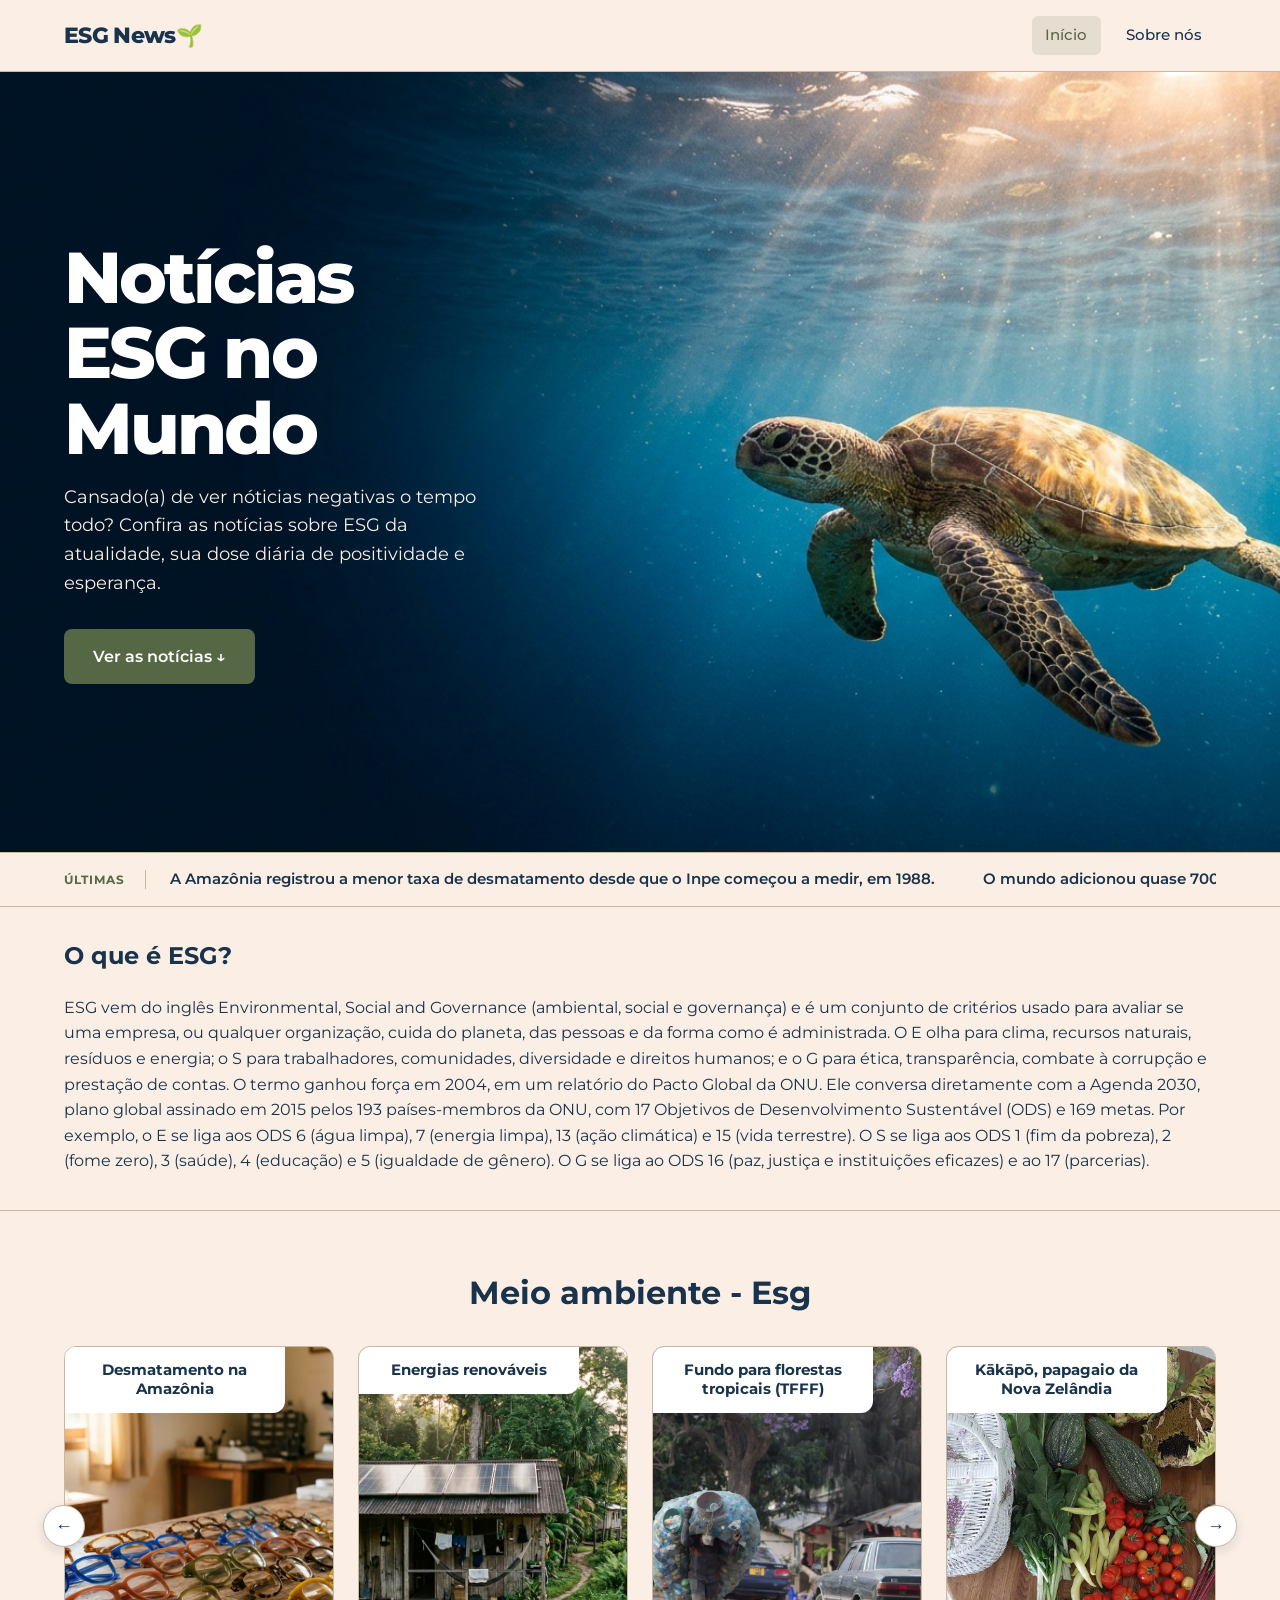
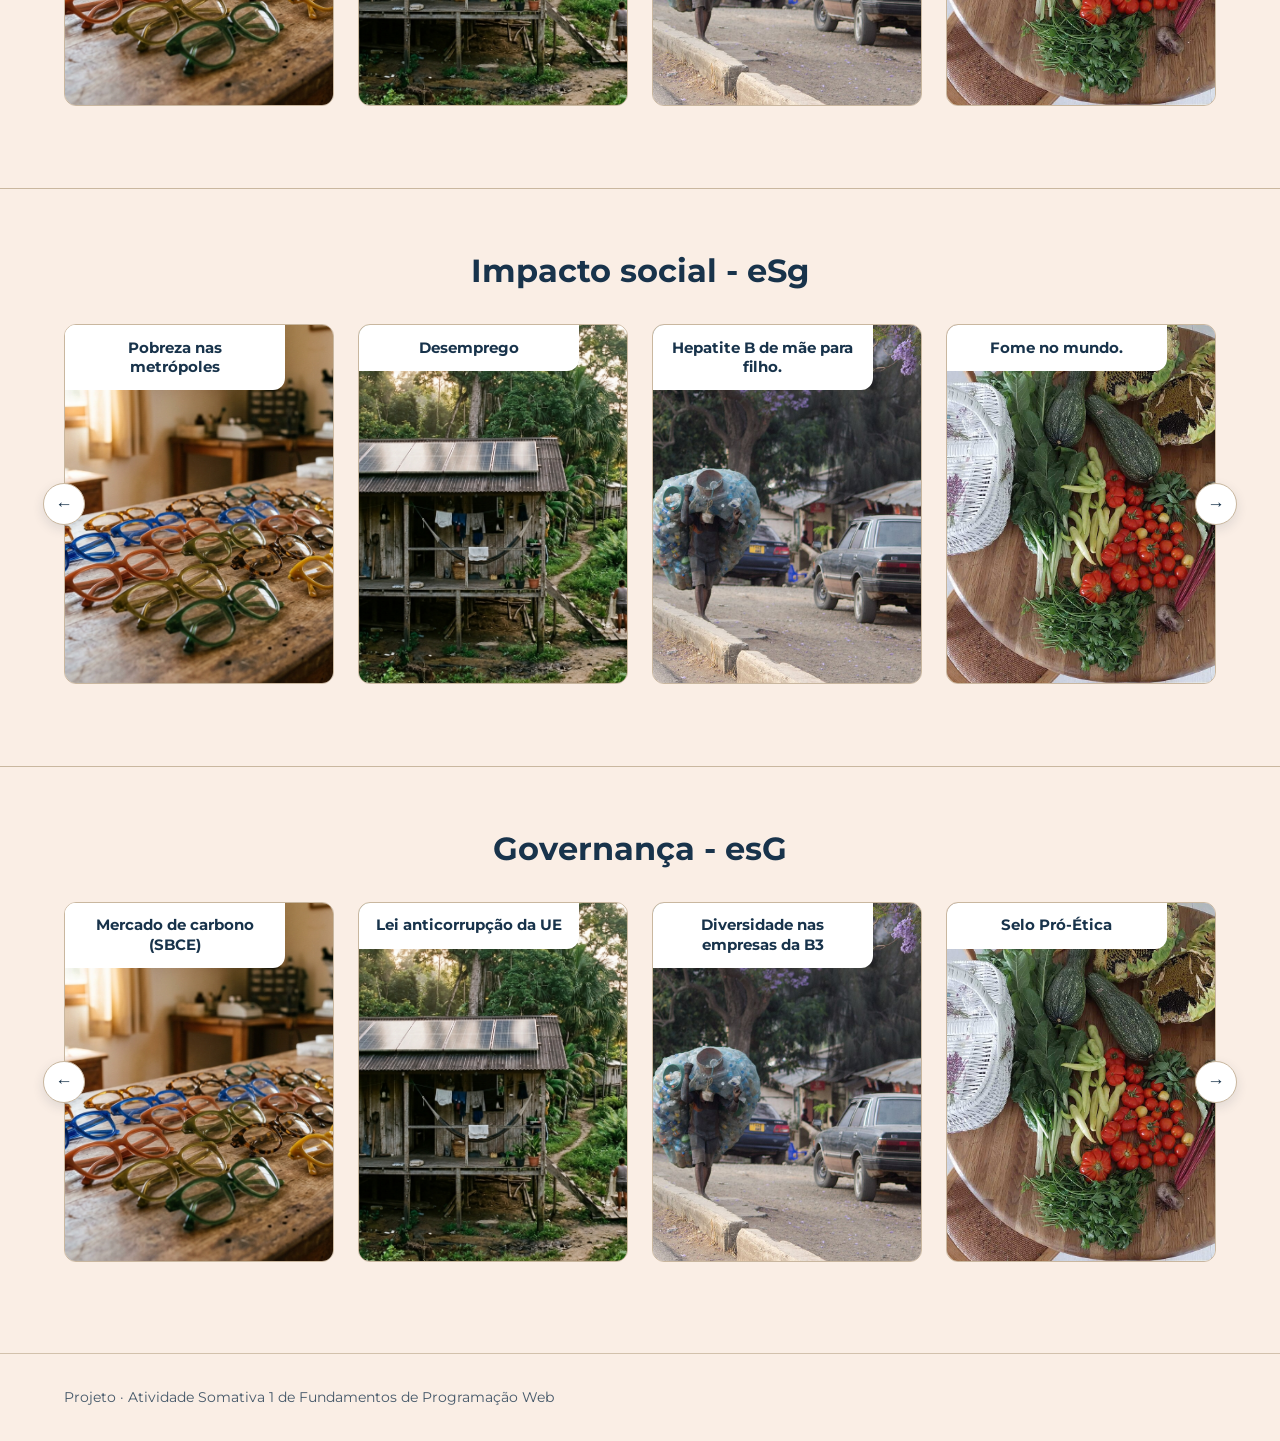
==== commit e0599c39: "pequenas alteracoes de texto" ====
--- a/index.html
+++ b/index.html
@@ -21,19 +21,19 @@
 
             <div class="hero-texto">
                 <h1>Notícias ESG no Mundo</h1>
-                <p>Cansado(a) de ver nóticias negativas o tempo todo? Confira as notícias sobre ESG da atualidade, sua dose de positividade diária.</p>
+                <p>Cansado(a) de ver nóticias negativas o tempo todo? Confira as notícias sobre ESG da atualidade, sua dose diária de positividade e esperança.</p>
                 <a href="#meio-ambiente" class="btn">Ver as notícias ↓</a>
             </div>
 
             <div class="ultimas">
                 <span class="ultimas-tag">Últimas</span>
                 <div class="ticker" id="ticker">
-                    <a href="#meio-ambiente">Ararinhas-azuis nascem em vida livre após reintrodução</a>
-                    <a href="#impacto-social">Plástico reciclado vira óculos gratuitos para crianças no RJ</a>
-                    <a href="#impacto-social">Energia solar leva eletricidade limpa a comunidades da Amazônia</a>
-                    <a href="#impacto-social">Programa Pró-Catador fortalece cooperativas de reciclagem</a>
-                    <a href="#impacto-social">Cozinhas Solidárias ampliam acesso à alimentação saudável</a>
-                    <a href="#impacto-social">Programa Cisternas garante água potável para famílias rurais</a>
+                    <a href="#meio-ambiente">A Amazônia registrou a menor taxa de desmatamento desde que o Inpe começou a medir, em 1988.</a>
+                    <a href="#meio-ambiente">O mundo adicionou quase 700 GW de energia renovável em 2025, o maior crescimento já registrado.</a>
+                    <a href="#impacto-social">A taxa de pobreza nas metrópoles caiu para 18,4% em 2025, o menor valor da série.</a>
+                    <a href="#impacto-social">O desemprego caiu para 5,2% no 3º trimestre de 2026.</a>
+                    <a href="#governanca">O governo definiu quais setores vão medir e reportar emissões no mercado regulado de carbono (SBCE).</a>
+                    <a href="#governanca">A UE criou regras comuns para combater a corrupção em todos os países-membros.</a>
                 </div>
             </div>
 
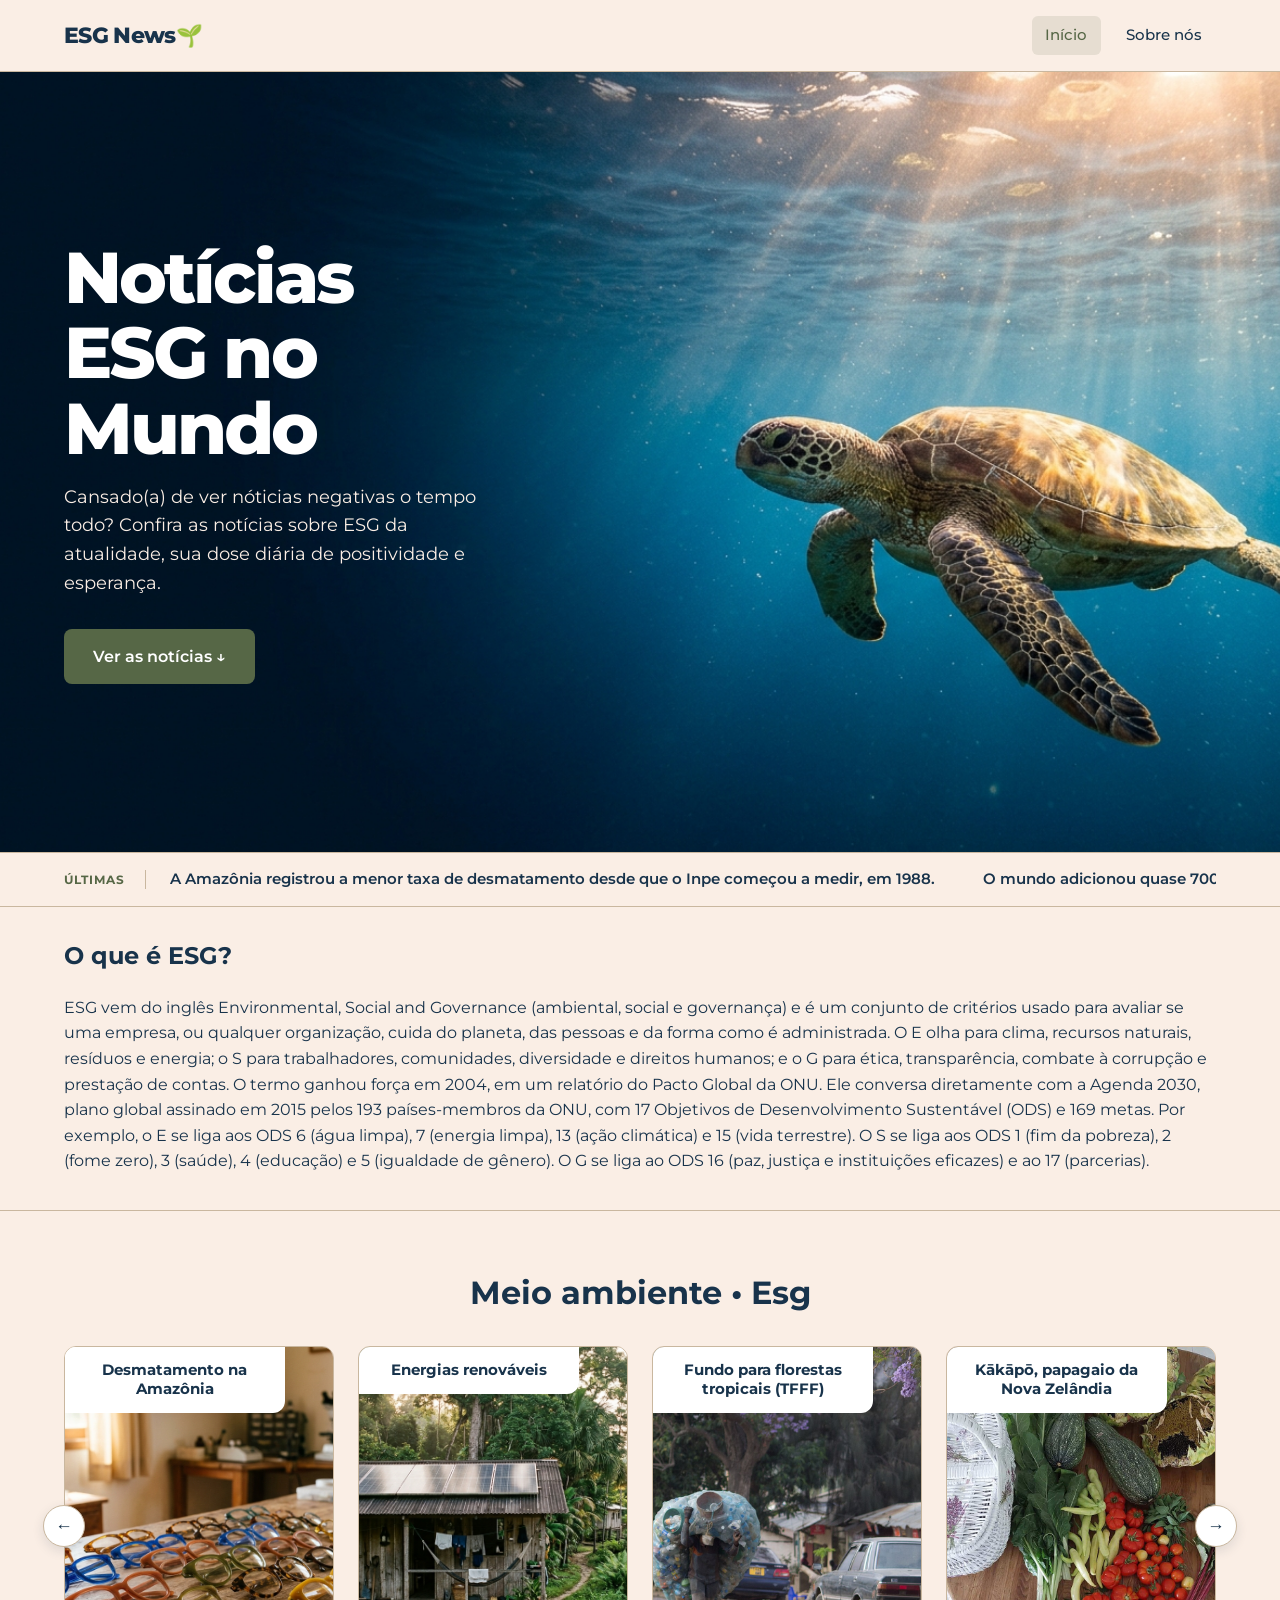
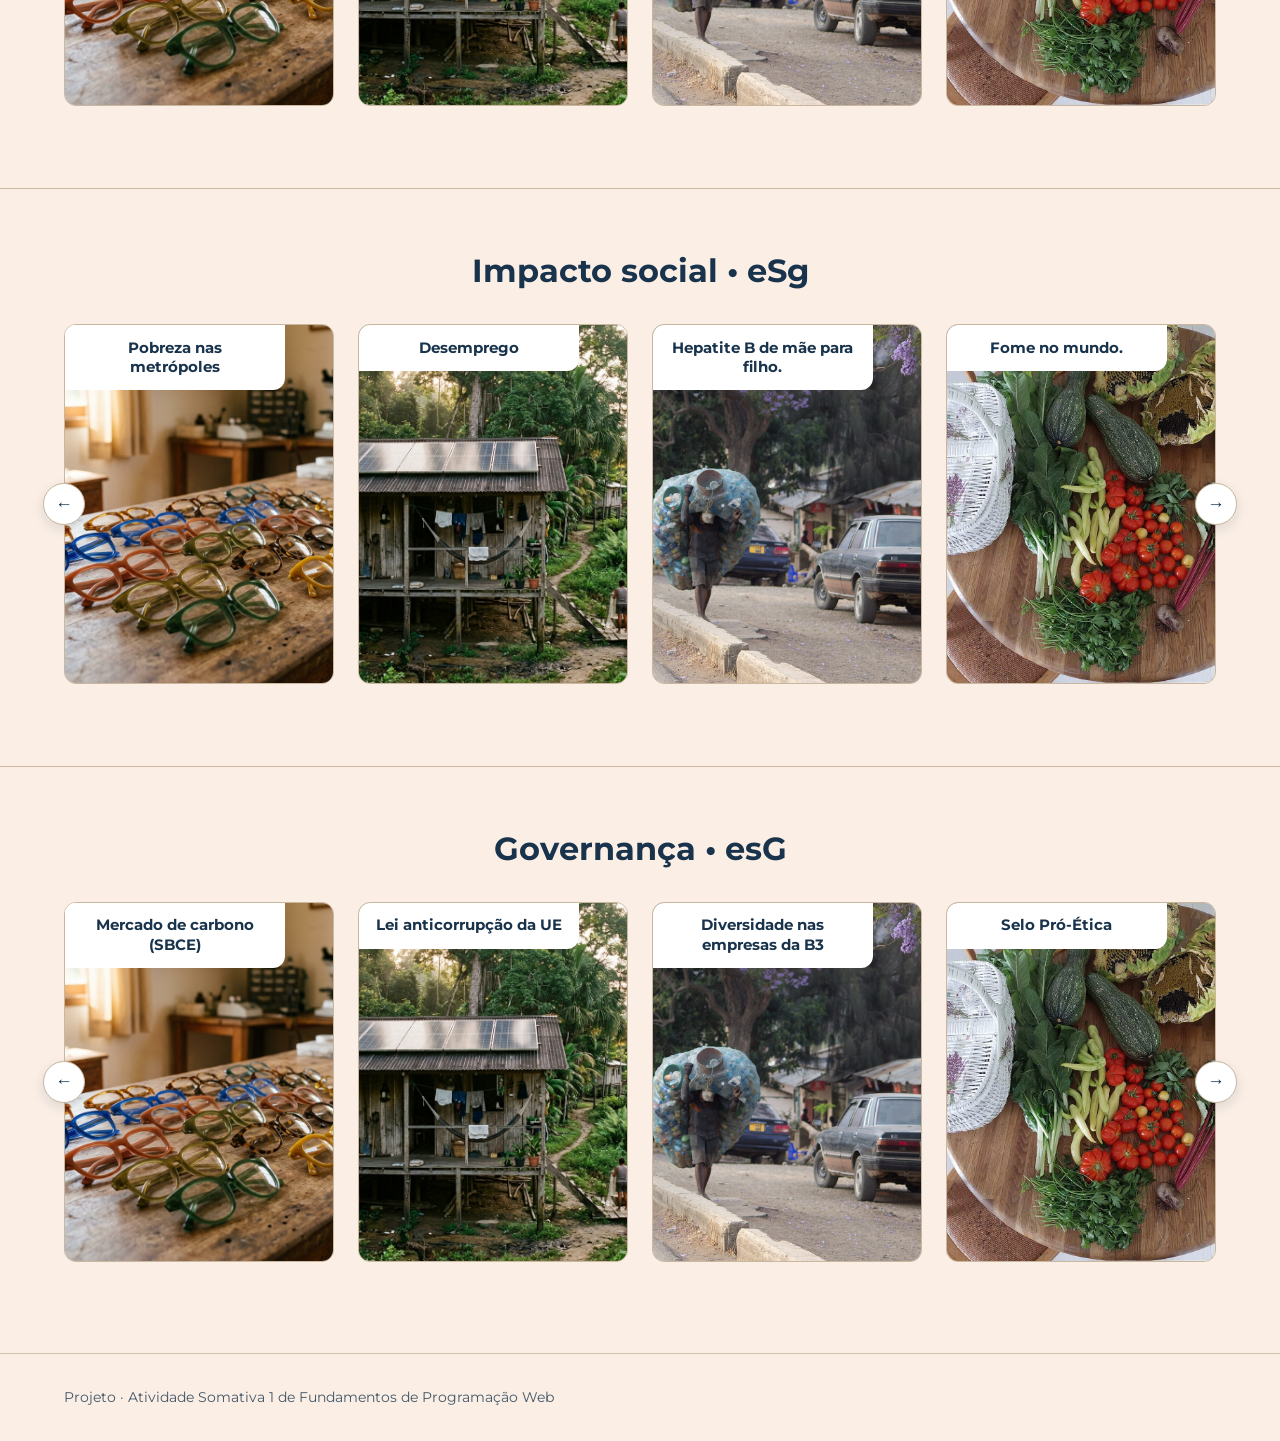
==== commit 0c9ac742: "Update headings to use bullet points instead of dashes" ====
--- a/index.html
+++ b/index.html
@@ -52,7 +52,7 @@
 
     <div class="caixa_carossel">
         <section id="meio-ambiente">
-            <h2>Meio ambiente - Esg</h2>
+            <h2>Meio ambiente • Esg</h2>
             <!--carossel meio ambiente-->
             <div class="carrossel-wrap">
                 <button type="button" id="prevM" class="seta seta-esq" aria-label="Anterior">←</button>
@@ -121,7 +121,7 @@
         </section>
 
         <section id="impacto-social">
-            <h2>Impacto social - eSg</h2>
+            <h2>Impacto social • eSg</h2>
 
             <div class="carrossel-wrap">
                 <button type="button" id="prevS" class="seta seta-esq" aria-label="Anterior">←</button>
@@ -188,7 +188,7 @@
         </section>
         <br>
          <section id="governanca">
-            <h2>Governança - esG</h2>
+            <h2>Governança • esG</h2>
             <!--carossel governança-->
             <div class="carrossel-wrap">
                 <button type="button" id="prevG" class="seta seta-esq" aria-label="Anterior">←</button>
@@ -269,4 +269,4 @@
 
     <script src="script/script.js" defer></script>
 </body>
-</html>+</html>
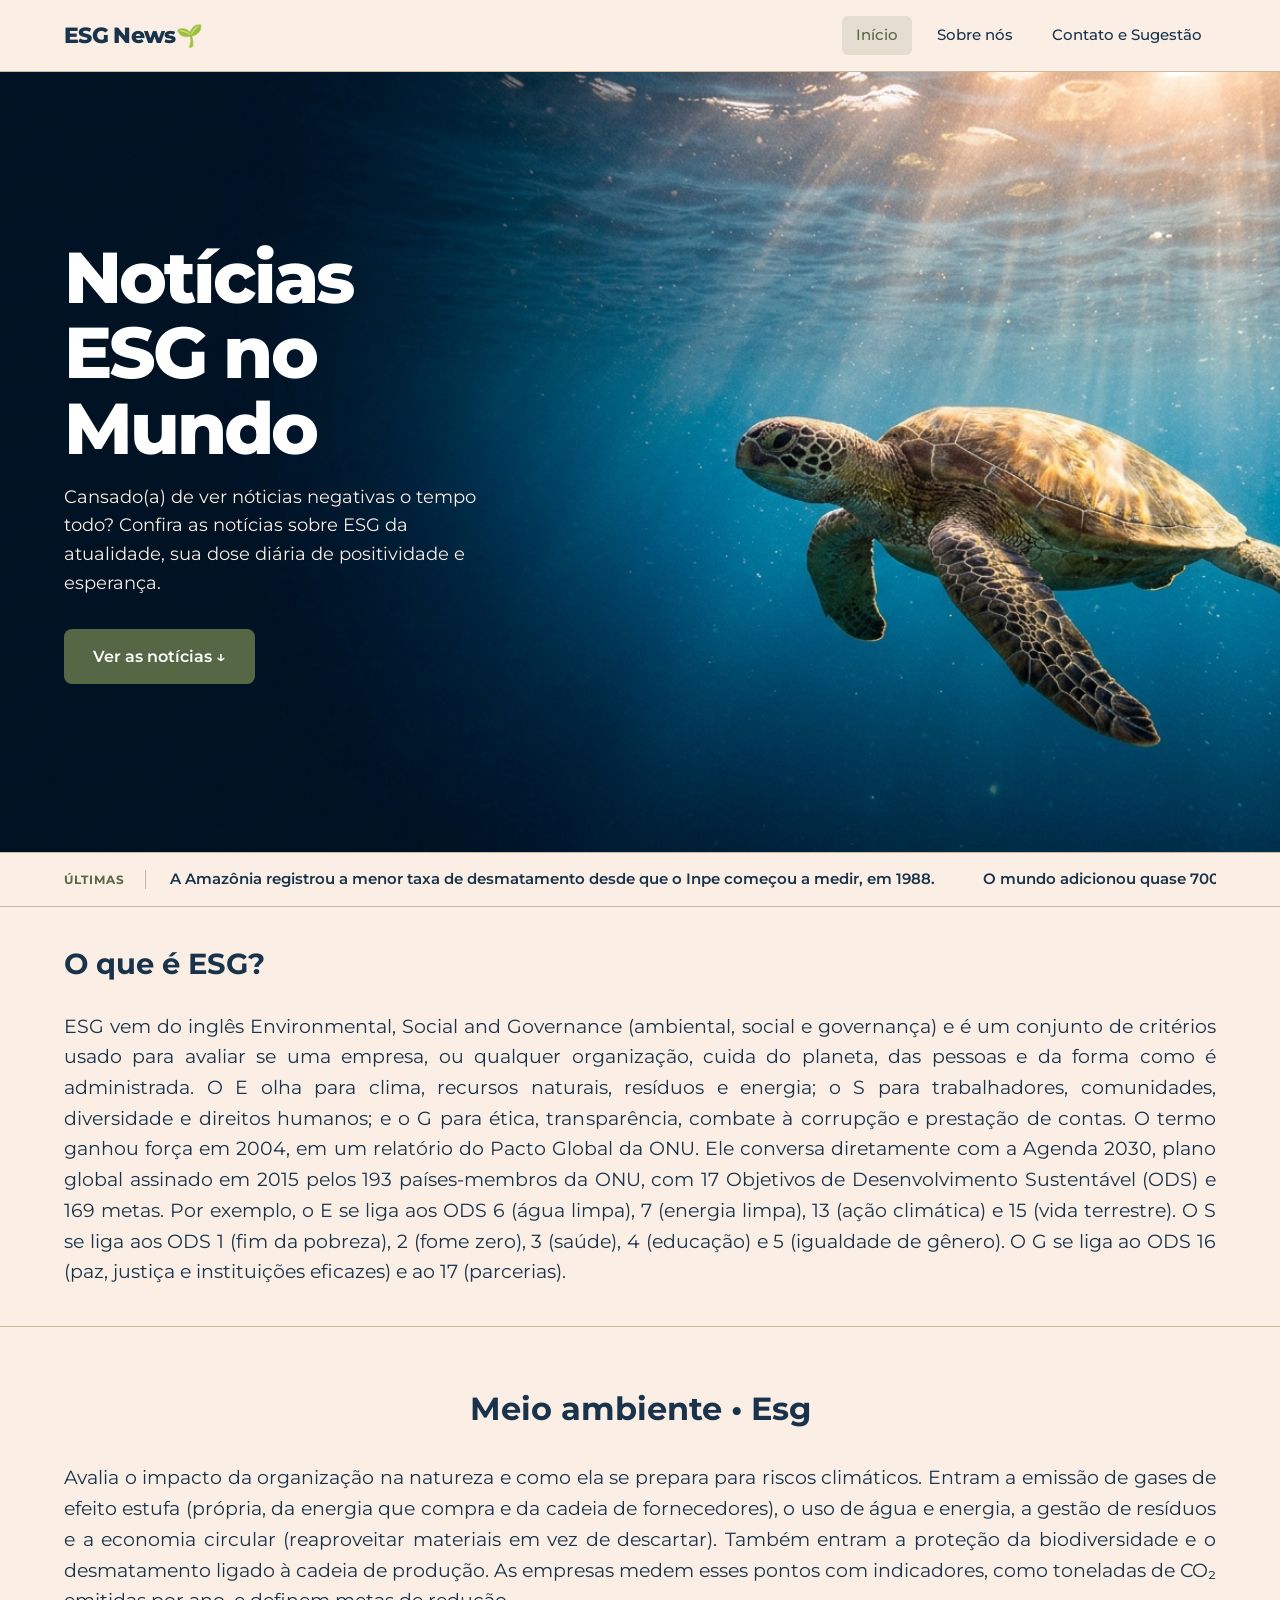
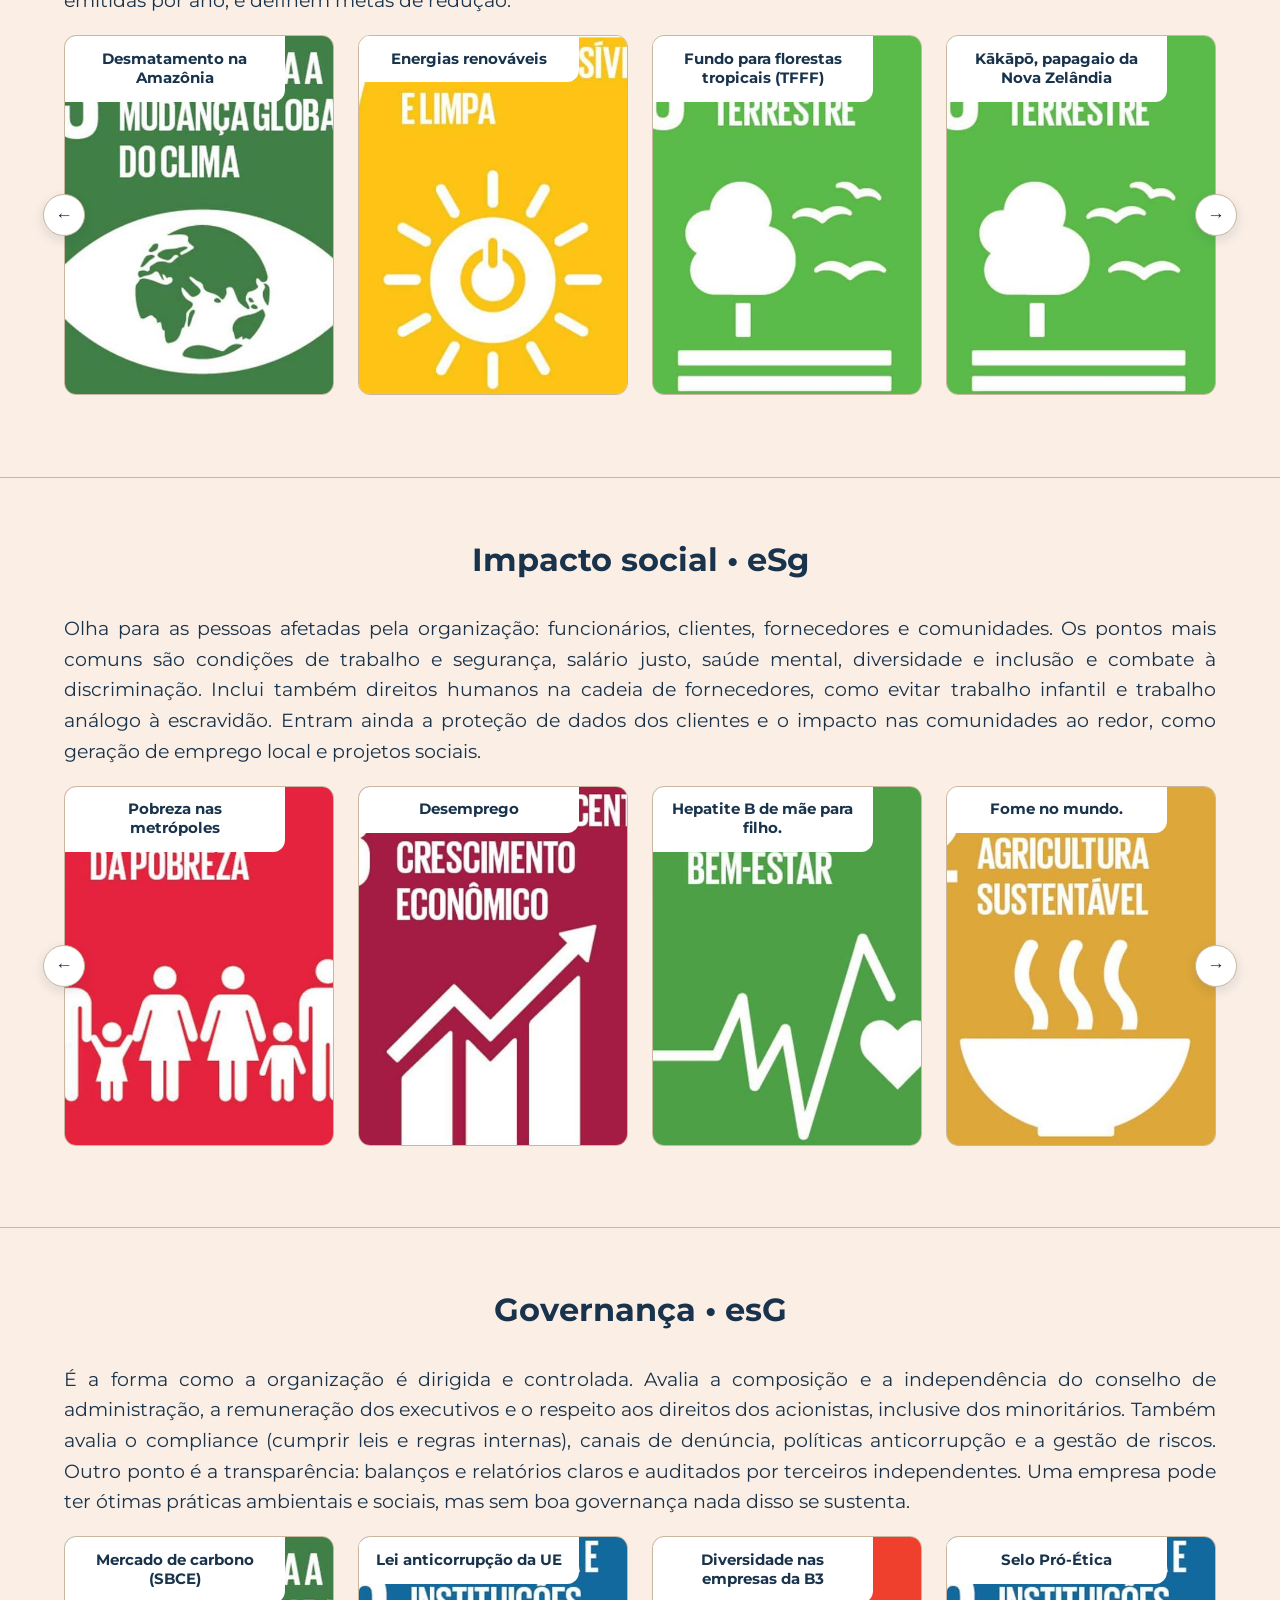
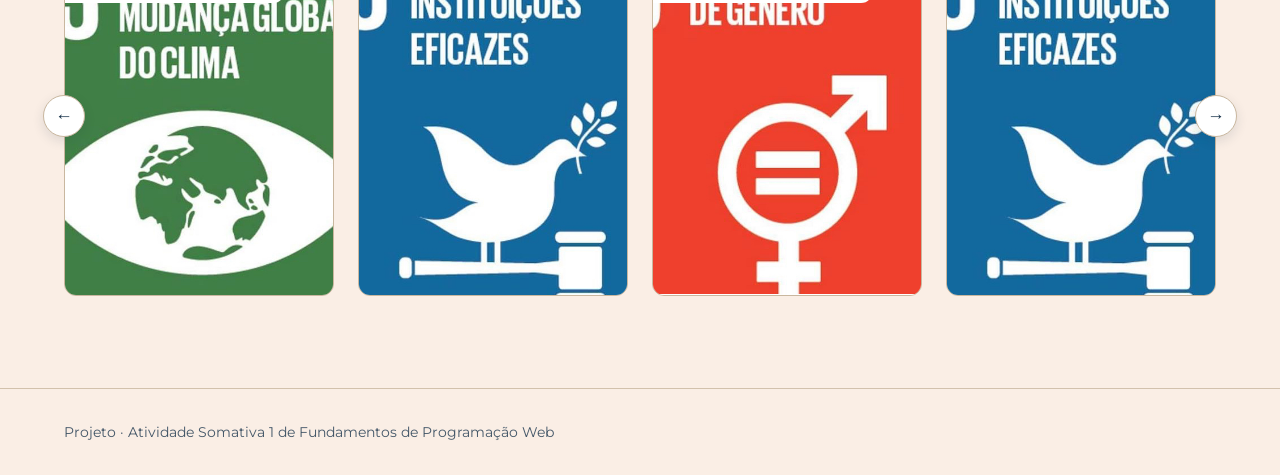
==== commit 7177f4d9: "Fiz muitaaaaa alteração, preguiça de escrever tudo" ====
--- a/index.html
+++ b/index.html
@@ -12,6 +12,7 @@
         <nav aria-label="Menu principal">
             <a href="index.html" aria-current="page">Início</a>
             <a href="about.html">Sobre nós</a>
+            <a href="form.html">Contato e Sugestão</a>
         </nav>
     </header>
 
@@ -53,13 +54,19 @@
     <div class="caixa_carossel">
         <section id="meio-ambiente">
             <h2>Meio ambiente • Esg</h2>
+            <p class="texto_descricaoesg"> 
+                Avalia o impacto da organização na natureza e como ela se prepara para riscos climáticos. Entram a emissão de gases de efeito 
+                estufa (própria, da energia que compra e da cadeia de fornecedores), o uso de água e energia, a gestão de resíduos e a economia 
+                circular (reaproveitar materiais em vez de descartar). Também entram a proteção da biodiversidade e o desmatamento ligado à cadeia de produção.
+                As empresas medem esses pontos com indicadores, como toneladas de CO₂ emitidas por ano, e definem metas de redução.
+            </p>
             <!--carossel meio ambiente-->
             <div class="carrossel-wrap">
                 <button type="button" id="prevM" class="seta seta-esq" aria-label="Anterior">←</button>
 
                 <div class="carrossel" id="carrossel-meio-ambiente">
                 <article class="card">
-                    <img src="img/social-oculos.jpg" alt="Desmatamento na Amazônia">
+                    <img src="img/ods13.jpg" alt="Desmatamento na Amazônia">
                     <div class="card-info">
                         <h3>Desmatamento na Amazônia</h3>
                         <div class="card-extra">
@@ -70,7 +77,7 @@
                 </article>
 
                 <article class="card">
-                    <img src="img/social-solar.jpg" alt="Energias renováveis.">
+                    <img src="img/ods7.jpg" alt="Energias renováveis.">
                     <div class="card-info">
                         <h3>Energias renováveis</h3>
                         <div class="card-extra">
@@ -81,7 +88,7 @@
                 </article>
 
                 <article class="card">
-                    <img src="img/social-reciclagem.jpg" alt="Trabalhador separando garrafas plásticas para reciclagem">
+                    <img src="img/ods15.jpg" alt="Trabalhador separando garrafas plásticas para reciclagem">
                     <div class="card-info">
                         <h3>Fundo para florestas tropicais (TFFF)</h3>
                         <div class="card-extra">
@@ -92,7 +99,7 @@
                 </article>
 
                 <article class="card">
-                    <img src="img/social-alimentacao.jpg" alt="Kākāpō, papagaio da Nova Zelândia">
+                    <img src="img/ods15.jpg" alt="Kākāpō, papagaio da Nova Zelândia">
                     <div class="card-info">
                         <h3>Kākāpō, papagaio da Nova Zelândia</h3>
                         <div class="card-extra">
@@ -103,7 +110,7 @@
                 </article>
 
                 <article class="card">
-                    <img src="img/social-agua.jpg" alt="Mata Atlântica em São Paulo">
+                    <img src="img/ods15.jpg" alt="Mata Atlântica em São Paulo">
                     <div class="card-info">
                         <h3>Mata Atlântica em São Paulo</h3>
                         <div class="card-extra">
@@ -122,13 +129,19 @@
 
         <section id="impacto-social">
             <h2>Impacto social • eSg</h2>
+            <p class ="texto_descricaoesg">
+                Olha para as pessoas afetadas pela organização: funcionários, clientes, fornecedores e comunidades. Os pontos mais comuns são 
+                condições de trabalho e segurança, salário justo, saúde mental, diversidade e inclusão e combate à discriminação. Inclui também 
+                direitos humanos na cadeia de fornecedores, como evitar trabalho infantil e trabalho análogo à escravidão. Entram ainda a proteção 
+                de dados dos clientes e o impacto nas comunidades ao redor, como geração de emprego local e projetos sociais.
+            </p>
 
             <div class="carrossel-wrap">
                 <button type="button" id="prevS" class="seta seta-esq" aria-label="Anterior">←</button>
 
                 <div class="carrossel" id="carrosselSocial">
                 <article class="card">
-                    <img src="img/social-oculos.jpg" alt="Pobreza nas metrópoles">
+                    <img src="img/ods1.jpg" alt="Pobreza nas metrópoles">
                     <div class="card-info">
                         <h3>Pobreza nas metrópoles</h3>
                         <div class="card-extra">
@@ -139,7 +152,7 @@
                 </article>
 
                 <article class="card">
-                    <img src="img/social-solar.jpg" alt="Desemprego">
+                    <img src="img/ods8.jpg" alt="Desemprego">
                     <div class="card-info">
                         <h3>Desemprego</h3>
                         <div class="card-extra">
@@ -150,7 +163,7 @@
                 </article>
 
                 <article class="card">
-                    <img src="img/social-reciclagem.jpg" alt="Hepatite B de mãe para filho.">
+                    <img src="img/ods3.jpg" alt="Hepatite B de mãe para filho.">
                     <div class="card-info">
                         <h3>Hepatite B de mãe para filho.</h3>
                         <div class="card-extra">
@@ -161,7 +174,7 @@
                 </article>
 
                 <article class="card">
-                    <img src="img/social-alimentacao.jpg" alt="Fome no mundo.">
+                    <img src="img/ods2.jpg" alt="Fome no mundo.">
                     <div class="card-info">
                         <h3>Fome no mundo.</h3>
                         <div class="card-extra">
@@ -172,7 +185,7 @@
                 </article>
 
                 <article class="card">
-                    <img src="img/social-agua.jpg" alt="Alfabetização">
+                    <img src="img/ods4.jpg" alt="Alfabetização">
                     <div class="card-info">
                         <h3>Alfabetização</h3>
                         <div class="card-extra">
@@ -189,13 +202,20 @@
         <br>
          <section id="governanca">
             <h2>Governança • esG</h2>
+            <p class="texto_descricaoesg">
+                É a forma como a organização é dirigida e controlada. Avalia a composição e a independência do conselho de administração,
+                a remuneração dos executivos e o respeito aos direitos dos acionistas, inclusive dos minoritários. Também avalia o compliance
+                (cumprir leis e regras internas), canais de denúncia, políticas anticorrupção e a gestão de riscos. Outro ponto é a transparência: 
+                balanços e relatórios claros e auditados por terceiros independentes. Uma empresa pode ter ótimas práticas ambientais e sociais, mas 
+                sem boa governança nada disso se sustenta.
+            </p>
             <!--carossel governança-->
             <div class="carrossel-wrap">
                 <button type="button" id="prevG" class="seta seta-esq" aria-label="Anterior">←</button>
 
                 <div class="carrossel" id="carrossel-governanca">
                 <article class="card">
-                    <img src="img/social-oculos.jpg" alt="Mercado de carbono (SBCE)">
+                    <img src="img/ods13.jpg" alt="Mercado de carbono (SBCE)">
                     <div class="card-info">
                         <h3>Mercado de carbono (SBCE)</h3>
                         <div class="card-extra">
@@ -206,7 +226,7 @@
                 </article>
 
                 <article class="card">
-                    <img src="img/social-solar.jpg" alt="Lei anticorrupção da UE">
+                    <img src="img/ods16.jpg" alt="Lei anticorrupção da UE">
                     <div class="card-info">
                         <h3>Lei anticorrupção da UE</h3>
                         <div class="card-extra">
@@ -217,7 +237,7 @@
                 </article>
 
                 <article class="card">
-                    <img src="img/social-reciclagem.jpg" alt="Diversidade nas empresas da B3">
+                    <img src="img/ods5.jpg" alt="Diversidade nas empresas da B3">
                     <div class="card-info">
                         <h3>Diversidade nas empresas da B3</h3>
                         <div class="card-extra">
@@ -228,7 +248,7 @@
                 </article>
 
                 <article class="card">
-                    <img src="img/social-alimentacao.jpg" alt="Selo Pró-Ética">
+                    <img src="img/ods16.jpg" alt="Selo Pró-Ética">
                     <div class="card-info">
                         <h3>Selo Pró-Ética</h3>
                         <div class="card-extra">
@@ -239,7 +259,7 @@
                 </article>
 
                 <article class="card">
-                    <img src="img/social-agua.jpg" alt="Relatórios de sustentabilidade (ISSB)">
+                    <img src="img/ods12.jpg" alt="Relatórios de sustentabilidade (ISSB)">
                     <div class="card-info">
                         <h3>Relatórios de sustentabilidade (ISSB)</h3>
                         <div class="card-extra">
@@ -255,11 +275,6 @@
             <br>
             <!-- fim carossel governança-->
         </section>
-
-        <section>
-            <!--Seção de envio de noticia ao email-->
-        </section>
-
     </div>
     </main>
 
@@ -269,4 +284,4 @@
 
     <script src="script/script.js" defer></script>
 </body>
-</html>
+</html>
--- a/css/style.css
+++ b/css/style.css
@@ -3,7 +3,7 @@
 :root {
     --cor_fundo: #FAEEE5;
     --cor_texto: #18334B;
-    --cor_destqaque: #566746;
+    --cor_destaque: #566746;
     --cor_constrate: #C9B79F;
     --fonte: "Montserrat", "Century Gothic", sans-serif;
 }
@@ -47,7 +47,7 @@
 }
 
 .logo span {
-    color: var(--cor_destqaque);
+    color: var(--cor_destaque);
 }
 
 nav {
@@ -67,7 +67,7 @@
 
 nav a[aria-current="page"],
 nav a:hover {
-    color: var(--cor_destqaque);
+    color: var(--cor_destaque);
     background: rgba(86, 103, 70, 0.12);
 }
 
@@ -117,7 +117,7 @@
 
 .btn {
     display: inline-block;
-    background: var(--cor_destqaque);
+    background: var(--cor_destaque);
     color: #FFFFFF;
     font-weight: 600;
     text-decoration: none;
@@ -152,7 +152,7 @@
     font-weight: 700;
     text-transform: uppercase;
     letter-spacing: 0.08em;
-    color: var(--cor_destqaque);
+    color: var(--cor_destaque);
     padding-right: 1.25rem;
     border-right: 1px solid var(--cor_constrate);
 }
@@ -174,7 +174,7 @@
 }
 
 .ticker a:hover {
-    color: var(--cor_destqaque);
+    color: var(--cor_destaque);
     text-decoration: underline;
 }
 
@@ -211,8 +211,8 @@
 }
 
 .seta:hover {
-    background: var(--cor_destqaque);
-    border-color: var(--cor_destqaque);
+    background: var(--cor_destaque);
+    border-color: var(--cor_destaque);
     color: #FFFFFF;
 }
 
@@ -286,7 +286,7 @@
 
 .card-extra a {
     display: inline-block;
-    background: var(--cor_destqaque);
+    background: var(--cor_destaque);
     color: #FFFFFF;
     font-size: 0.86rem;
     font-weight: 600;
@@ -388,4 +388,261 @@
     padding: 10px 0;
     width: 90%;
     margin: 0 auto;
-}+    text-align: justify;
+    font-size: clamp(1rem, 1.5vw, 1.2rem);
+}
+
+.texto_descricaoesg {
+    text-align:justify;
+    font-size: clamp(1rem, 1.5vw, 1.2rem);
+}
+
+.caixa_sobre {
+    padding: 10px 0;
+    width: 90%;
+    margin: 0 auto;
+    font-size: clamp(1rem, 1.5vw, 1.2rem);
+}
+.link_github {
+    text-decoration: none;
+    background-color: var(--cor_destaque);
+    color: var(--cor_fundo);
+    padding: 5px 10px;
+    border-radius: 5px;
+    width: 35%;
+}
+.link_linkedin{
+    text-decoration: none;
+    background-color: var(--cor_destaque);
+    padding: 5px 10px;
+    border-radius: 5px;
+    width: 24%;
+    color: var(--cor_fundo);
+}
+
+.mariana, .lucas {
+    border-radius: 15px;
+    border-color: var(--cor_destaque);
+    border: 1px solid;
+    padding: 15px;
+    width:40%;
+    flex: 1;
+    background-color: rgba(255, 255, 255, 0.55)
+}
+
+.caixa_equipe {
+    display: flex;
+    gap: 30px
+}
+
+.caixa_sobre_texto {
+    border-radius: 15px;
+    border-color: var(--cor_destaque);
+    border: 1px solid;
+    padding: 15px;
+    width:100%;
+    background-color: rgba(255, 255, 255, 0.55)
+}
+
+/* ESTILIZAÇÃO DO FORMULÁRIO E RECEBIMENTO */
+
+/* Define a largura e centraliza o conteúdo das duas páginas. */
+.pagina-formulario {
+    width: min(900px, 90%);
+    margin: 3rem auto;
+}
+
+/* Cria uma caixa visual para agrupar o conteúdo da página. */
+.cartao-formulario {
+    padding: clamp(1.25rem, 3vw, 2.5rem);
+    background: rgba(255, 255, 255, 0.55);
+    border: 1px solid var(--cor_constrate);
+    border-radius: 16px;
+}
+
+/* Organiza a apresentação inicial do formulário. */
+.introducao-formulario {
+    margin-bottom: 2rem;
+}
+
+/* Destaca o pequeno texto acima do título principal. */
+.rotulo-pagina {
+    color: var(--cor_destaque);
+    font-weight: 700;
+    font-size: 0.8rem;
+    letter-spacing: 0.1em;
+}
+
+/* Ajusta o título principal das páginas. */
+.introducao-formulario h1 {
+    font-size: clamp(1.8rem, 4vw, 2.5rem);
+    line-height: 1.2;
+    margin: 0.5rem 0 1rem;
+}
+
+/* Estiliza o aviso sobre o funcionamento demonstrativo do formulário. */
+.aviso-formulario {
+    padding: 1rem;
+    background: rgba(86, 103, 70, 0.1);
+    border-left: 4px solid var(--cor_destaque);
+    border-radius: 6px;
+}
+
+/* Organiza os campos e os botões verticalmente. */
+.formulario-sugestao {
+    display: grid;
+    gap: 1.5rem;
+}
+
+/* Remove a borda padrão do agrupamento de campos. */
+.campos-formulario {
+    display: grid;
+    gap: 1.2rem;
+    border: none;
+    padding: 0;
+    margin: 0;
+    min-width: 0;
+}
+
+/* Destaca o título do conjunto de campos. */
+.campos-formulario legend {
+    font-weight: 700;
+    font-size: 1.1rem;
+    margin-bottom: 1rem;
+}
+
+/* Organiza cada campo, seu rótulo e sua orientação. */
+.grupo-campo {
+    display: flex;
+    flex-direction: column;
+    gap: 0.4rem;
+}
+
+/* Destaca os nomes dos campos. */
+.grupo-campo label {
+    font-weight: 600;
+}
+
+/* Padroniza a aparência dos campos de texto, seleção e descrição. */
+.grupo-campo input,
+.grupo-campo select,
+.grupo-campo textarea {
+    width: 100%;
+    padding: 0.85rem 1rem;
+    border: 1px solid var(--cor_constrate);
+    border-radius: 8px;
+    background: #FFFFFF;
+    color: var(--cor_texto);
+    font-family: inherit;
+    font-size: 1rem;
+}
+
+/* Define a altura inicial da área de descrição. */
+.grupo-campo textarea {
+    min-height: 140px;
+    resize: vertical;
+}
+
+/* Destaca visualmente o campo que está recebendo a digitação. */
+.grupo-campo input:focus,
+.grupo-campo select:focus,
+.grupo-campo textarea:focus {
+    outline: 2px solid var(--cor_destaque);
+    outline-offset: 2px;
+}
+
+/* Formata os textos menores que orientam o preenchimento. */
+.ajuda-campo {
+    font-size: 0.85rem;
+    opacity: 0.8;
+}
+
+/* Organiza os botões lado a lado, permitindo que quebrem linha. */
+.acoes-formulario {
+    display: flex;
+    flex-wrap: wrap;
+    gap: 1rem;
+    margin-top: 0.5rem;
+}
+
+/* Aplica o mesmo formato básico aos botões e links de ação. */
+.botao-formulario,.botao-secundario {
+    display: inline-flex;
+    justify-content: center;
+    align-items: center;
+    min-height: 46px;
+    padding: 0.75rem 1.25rem;
+    border: 1px solid transparent;
+    border-radius: 8px;
+    font: inherit;
+    font-weight: 700;
+    text-decoration: none;
+    cursor: pointer;
+}
+
+/* Aplica a cor de destaque ao botão principal. */
+.botao-formulario {
+    background: var(--cor_destaque);
+    color: #FFFFFF;
+}
+
+/* Cria um botão secundário sem preencher o fundo. */
+.botao-secundario {
+    background: transparent;
+    border-color: var(--cor_constrate);
+    color: var(--cor_texto);
+}
+
+/* Adiciona uma reação visual ao passar o mouse pelos botões. */
+.botao-formulario:hover,.botao-secundario:hover {
+    filter: brightness(0.95);
+}
+
+/* Estiliza a mensagem de confirmação ou ausência de dados. */
+.mensagem-resultado {
+    padding: 1rem;
+    background: rgba(86, 103, 70, 0.1);
+    border-radius: 8px;
+}
+
+/* Organiza os dados recebidos em uma lista vertical de caixas. */
+.lista-dados {
+    display: grid;
+    gap: 1rem;
+    margin: 1.5rem 0;
+}
+
+/* Cria uma caixa individual para cada informação enviada. */
+.item-dado {
+    padding: 1rem;
+    background: #FFFFFF;
+    border: 1px solid var(--cor_constrate);
+    border-radius: 8px;
+}
+
+/* Destaca o nome de cada informação recebida. */
+.item-dado h2 {
+    color: var(--cor_destaque);
+    font-size: 1rem;
+    margin: 0 0 0.4rem;
+}
+
+/* Permite que textos longos e links sejam apresentados sem estourar a caixa. */
+.item-dado p {
+    margin: 0;
+    overflow-wrap: anywhere;
+    white-space: pre-wrap;
+}
+
+/* Adapta os botões para telas pequenas, colocando um embaixo do outro. */
+@media (max-width: 600px) {
+
+    .acoes-formulario {
+        flex-direction: column;
+    }
+
+    /* Faz cada botão ocupar toda a largura disponível. */
+    .acoes-formulario > * {
+        width: 100%;
+    }
+}
